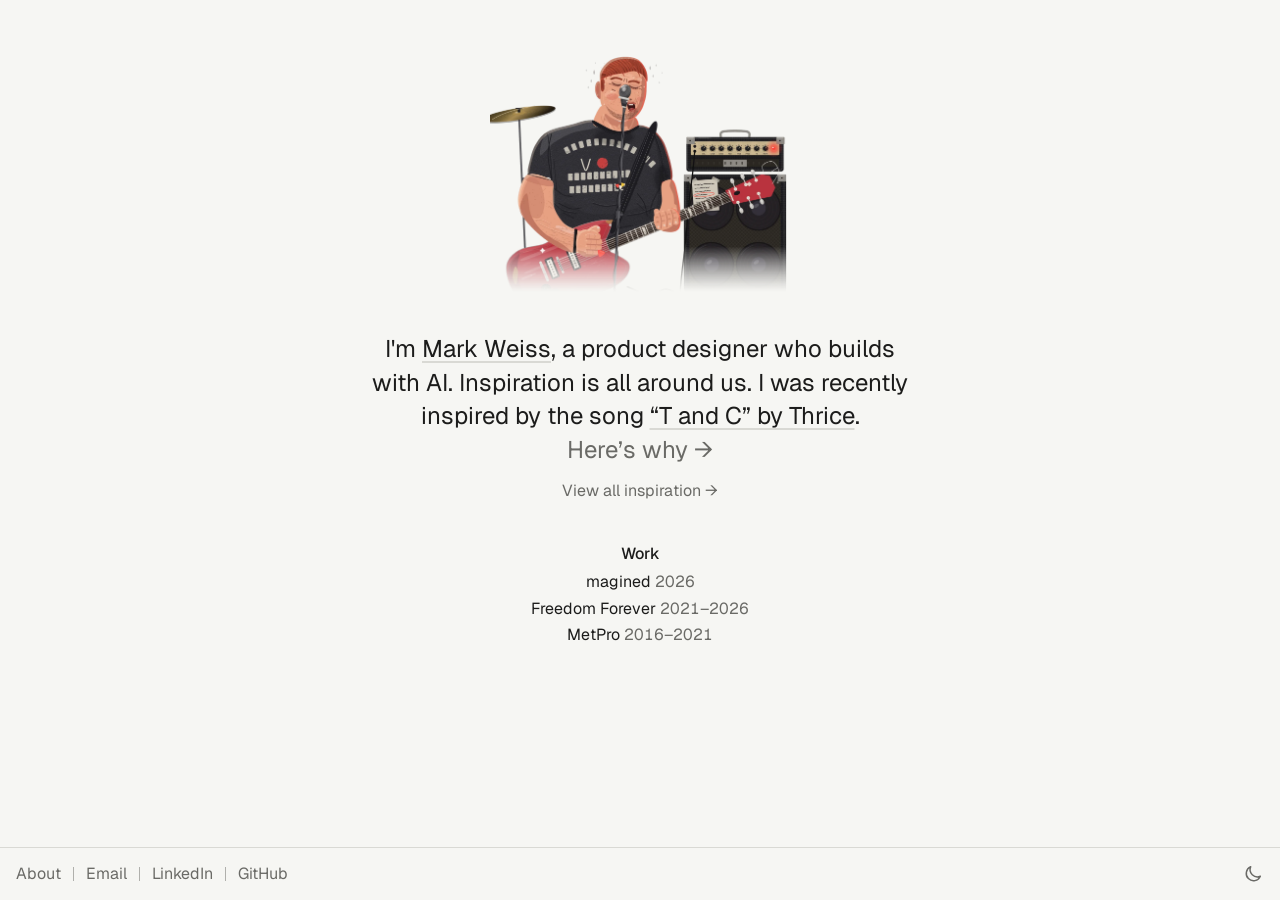
==== index.html @ f488b00e "Timeline becomes Inspiration; page transitions - timeline.html is now inspiration.html (old URL redi" ====
<!doctype html>
<html lang="en">
  <head>
    <meta charset="utf-8" />
    <meta name="viewport" content="width=device-width, initial-scale=1" />
    <title>Mark Weiss</title>
    <meta name="description" content="Mark Weiss, a product designer who builds with AI, in Chico, California. Work, and what's inspiring me lately." />
    <meta property="og:title" content="Mark Weiss" />
    <meta property="og:description" content="Product designer who builds with AI. Work, and what's inspiring me lately." />
    <meta property="og:type" content="website" />
    <meta name="color-scheme" content="dark light" />
    <link rel="icon" href="data:image/svg+xml,%3Csvg xmlns='http://www.w3.org/2000/svg' viewBox='0 0 100 100'%3E%3Crect width='100' height='100' rx='22' fill='%23111214'/%3E%3Ccircle cx='50' cy='50' r='16' fill='%23f0a75a'/%3E%3C/svg%3E" />
    <link rel="preconnect" href="https://fonts.googleapis.com" />
    <link rel="preconnect" href="https://fonts.gstatic.com" crossorigin />
    <link href="https://fonts.googleapis.com/css2?family=Geist:wght@400;500&family=Geist+Mono:wght@400&display=swap" rel="stylesheet" />
    <link rel="stylesheet" href="site.css" />
    <script>
      try { var t = localStorage.getItem("theme"); if (t) document.documentElement.dataset.theme = t; } catch (e) {}
    </script>
  </head>

  <body>
    <div class="wrap">
      <main class="home">
        <div class="latest" id="latest"></div>

        <section class="intro" aria-labelledby="me">
          <h1 class="sr" id="me">Mark Weiss</h1>
          <p id="lately">I'm <a href="about.html">Mark Weiss</a>, a product designer who builds with AI.</p>
          <p class="all"><a href="inspiration.html">View all inspiration →</a></p>
        </section>

        <section class="work" id="work" aria-labelledby="work-h">
          <h2 id="work-h">Work</h2>
          <ul>
            <li><a href="work/magined.html">magined <span>2026</span></a></li>
            <li><a href="work/freedom-forever.html">Freedom Forever <span>2021–2026</span></a></li>
            <li><a href="work/metpro.html">MetPro <span>2016–2021</span></a></li>
          </ul>
        </section>
      </main>
    </div>

    <footer class="foot">
      <div class="foot-in">
        <nav aria-label="About and contact">
          <a href="about.html">About</a>
          <a href="mailto:mark@magined.com">Email</a>
          <a href="https://www.linkedin.com/in/themarkweiss" rel="noopener">LinkedIn</a>
          <a href="https://github.com/theMark" rel="noopener">GitHub</a>
        </nav>
        <button type="button" class="theme" id="theme" aria-label="Switch light and dark mode"></button>
      </div>
    </footer>

    <script src="posts.js"></script>
    <script src="site.js"></script>
  </body>
</html>
---- site.css ----
/* Homepage, Inspiration page and work pages. One quiet column. Dark and light.
   See DESIGN.md ("Quiet column"). */
:root {
  --bg: #111214;
  --ink: #e9e9e6;
  --soft: #c9c9c5;
  --muted: #8f8f8b;
  --rule: #2a2b2e;
  --now: #f0a75a;
  --focus: #9fc3ff;
  --sans: "Geist", ui-sans-serif, system-ui, -apple-system, "Segoe UI", sans-serif;
  --mono: "Geist Mono", ui-monospace, "SFMono-Regular", Menlo, monospace;
  --text: 1.5em;
  --col: 560px;
  color-scheme: dark;
}
@media (prefers-color-scheme: light) {
  :root:not([data-theme="dark"]) {
    --bg: #f6f6f3; --ink: #1c1c1b; --soft: #3d3d3a; --muted: #6a6a66; --rule: #d9d9d4;
    --now: #b25a0c; --focus: #2a62c9; color-scheme: light;
  }
}
:root[data-theme="light"] {
  --bg: #f6f6f3; --ink: #1c1c1b; --soft: #3d3d3a; --muted: #6a6a66; --rule: #d9d9d4;
  --now: #b25a0c; --focus: #2a62c9; color-scheme: light;
}
* { box-sizing: border-box; }
[hidden] { display: none !important; }
html { background: var(--bg); }
body {
  margin: 0;
  background: var(--bg);
  color: var(--ink);
  font: var(--text)/1.4 var(--sans);
  padding: 0 max(16px, env(safe-area-inset-right)) 112px max(16px, env(safe-area-inset-left));
  -webkit-font-smoothing: antialiased;
}
a { color: inherit; text-underline-offset: 4px; text-decoration-color: var(--rule); }
a:hover { text-decoration-color: var(--muted); }
:focus-visible { outline: 2px solid var(--focus); outline-offset: 3px; border-radius: 3px; }
button { font: inherit; color: inherit; background: none; border: 0; cursor: pointer; }
p, h1, h2, h3, blockquote, figure { margin: 0; }
.sr { position: absolute; width: 1px; height: 1px; overflow: hidden; clip-path: inset(50%); white-space: nowrap; }
.muted { color: var(--muted); }

.wrap { max-width: var(--col); margin: 0 auto; }
main { display: flex; flex-direction: column; padding-top: 20px; }

/* top bar: link back to the homepage (not on the homepage itself) */
.bar {
  position: sticky; top: 0; z-index: 5;
  background: var(--bg);
  display: flex; justify-content: space-between; align-items: center; gap: 12px;
  min-height: 64px;
}
.bar > a { text-decoration: none; min-height: 44px; display: inline-flex; align-items: center; }
.theme { margin-left: auto; width: 44px; height: 44px; margin-right: -11px; display: inline-grid; place-items: center; color: var(--muted); }
.theme svg { display: block; }
.theme:hover { color: var(--ink); }
.kinds button {
  min-height: 44px; padding: 0 9px; color: var(--muted);
  text-decoration: underline; text-decoration-color: transparent; text-underline-offset: 4px;
  transition: color .15s, text-decoration-color .15s;
}
.kinds button:hover { color: var(--ink); }
.kinds button[aria-pressed="true"] { color: var(--ink); text-decoration-color: var(--ink); }

/* art: one cut-out drawing (flat vector) on a transparent ground */
.art img { width: 100%; height: auto; display: block; }

/* home */
.home { gap: 40px; padding-top: 56px; }
.latest { width: 300px; max-width: 100%; align-self: center; }
/* homepage text is centered, like pengzhe.ng */
.home { text-align: center; }
.home .intro { align-self: center; }
.latest a { display: block; }
.intro { display: flex; flex-direction: column; gap: 14px; max-width: 62ch; }
.more { color: var(--muted); text-decoration: none; white-space: nowrap; }
.more:hover { color: var(--ink); }
.all { font-size: 1rem; }
.all a { color: var(--muted); text-decoration: none; }
.all a:hover { color: var(--ink); }
/* Work list and footer links sit smaller, at 1rem (16px), Mark's pick 2026-10-26 */
.work, .foot { font-size: 1rem; }
.work h2, .tl-head h1 { font-size: inherit; font-weight: 500; }
.work ul { list-style: none; margin: 6px 0 0; padding: 0; display: flex; flex-direction: column; gap: 4px; }
.work li a { text-decoration-color: transparent; }
.work li a:hover { text-decoration-color: var(--muted); }
.work li span { color: var(--muted); font-variant-numeric: tabular-nums; white-space: nowrap; }
.work li a:hover span { color: var(--ink); }
/* bottom bar on every page, edge to edge: contact links left, light / dark right */
.foot {
  position: fixed; left: 0; right: 0; bottom: 0; z-index: 5;
  background: var(--bg); border-top: 1px solid var(--rule); color: var(--muted);
  padding: 0 max(16px, env(safe-area-inset-right)) env(safe-area-inset-bottom) max(16px, env(safe-area-inset-left));
}
.foot-in { display: flex; align-items: center; justify-content: space-between; min-height: 52px; }
.foot nav { display: flex; align-items: center; }
.foot nav a { text-decoration: none; min-height: 44px; display: inline-flex; align-items: center; gap: 12px; padding-right: 12px; }
.foot nav a + a::before { content: ""; width: 1px; height: 14px; background: var(--muted); opacity: .5; }
.foot nav a:hover { color: var(--ink); }

/* timeline */
.timeline { gap: 30px; }
.tl-head { display: flex; flex-direction: column; gap: 2px; }
.kinds { display: flex; flex-wrap: wrap; gap: 0 4px; margin: -12px 0 -8px; }
.kinds button { padding: 0 8px; text-underline-offset: 4px; }
.kinds button:first-child { padding-left: 0; }
.entries { display: flex; flex-direction: column; gap: 26px; }
.month { font-size: inherit; font-weight: 400; color: var(--muted); border-bottom: 1px solid var(--rule); padding-bottom: 6px; }
.entry { display: flex; gap: 20px; align-items: flex-start; scroll-margin-top: 80px; }
.entry .art { flex: none; width: 128px; }
.entry .text { display: flex; flex-direction: column; gap: 4px; min-width: 0; }
.entry h3 { font-size: inherit; font-weight: 400; }
.now { color: var(--now); margin-left: 6px; white-space: nowrap; }

/* about */
.about { gap: 24px; }
.about h1 { font-size: inherit; font-weight: 500; }
.about p { color: var(--soft); }

/* case studies: same column, left-aligned reading */
.case { gap: 32px; }
.case-head { display: flex; flex-direction: column; gap: 2px; }
.case h1, .case h2 { font-size: inherit; font-weight: 500; }
.case section { display: flex; flex-direction: column; gap: 10px; }
.case section p, .case > p { color: var(--soft); }
.case figure { margin: 0; display: flex; flex-direction: column; gap: 8px; }
.case figure > div { display: grid; gap: 8px; }
.pair > div { grid-template-columns: 1fr 1fr; }
.trio > div { grid-template-columns: repeat(3, 1fr); }
.case figure img { width: 100%; height: auto; aspect-ratio: 2 / 3; object-fit: cover; display: block; border-radius: 4px; }
.case figcaption { font-size: .75em; }
.case-nav { display: flex; justify-content: space-between; gap: 16px; border-top: 1px solid var(--rule); padding-top: 16px; color: var(--muted); }
.case-nav a { text-decoration: none; min-height: 44px; display: inline-flex; align-items: center; }
.case-nav a:hover { color: var(--ink); }

@media (max-width: 480px) {
  :root { --text: 1.25em; }
  .entry { gap: 14px; }
  .entry .art { width: 96px; }
}
@media (prefers-reduced-motion: reduce) {
  .kinds button { transition: none; }
}

/* page transitions (Chrome, Edge, Safari 18.2+; others just load the page).
   The text fades out and in; the newest drawing moves between its spot on the
   homepage and on the Inspiration page; the bars stay put. */
@view-transition { navigation: auto; }
.bar { view-transition-name: bar; }
.foot { view-transition-name: foot; }
::view-transition-old(root) { animation: vt-out 150ms ease-in both; }
::view-transition-new(root) { animation: vt-in 250ms ease-out 120ms both; }
::view-transition-group(art) { animation-duration: 420ms; animation-timing-function: cubic-bezier(.3, .7, .2, 1); }
@keyframes vt-out { to { opacity: 0; } }
@keyframes vt-in { from { opacity: 0; } }
@media (prefers-reduced-motion: reduce) {
  @view-transition { navigation: none; }
}
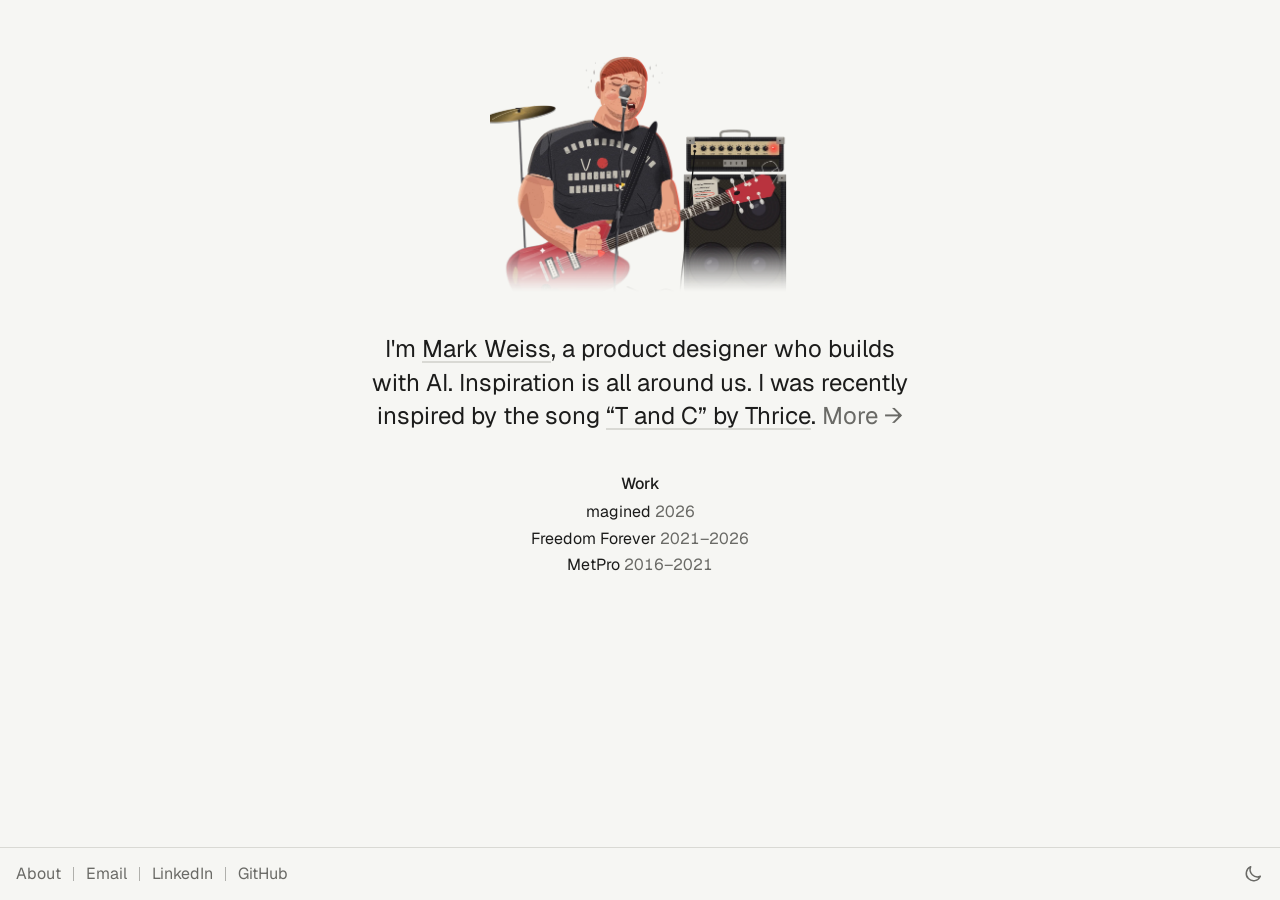
==== commit 5a7b6b02: "Homepage intro ends with one More link Co-Authored-By: Claude Opus 5.5 <noreply@anthropic.com> Claud" ====
--- a/index.html
+++ b/index.html
@@ -27,7 +27,6 @@
         <section class="intro" aria-labelledby="me">
           <h1 class="sr" id="me">Mark Weiss</h1>
           <p id="lately">I'm <a href="about.html">Mark Weiss</a>, a product designer who builds with AI.</p>
-          <p class="all"><a href="inspiration.html">View all inspiration →</a></p>
         </section>
 
         <section class="work" id="work" aria-labelledby="work-h">
--- a/site.css
+++ b/site.css
@@ -78,9 +78,6 @@
 .intro { display: flex; flex-direction: column; gap: 14px; max-width: 62ch; }
 .more { color: var(--muted); text-decoration: none; white-space: nowrap; }
 .more:hover { color: var(--ink); }
-.all { font-size: 1rem; }
-.all a { color: var(--muted); text-decoration: none; }
-.all a:hover { color: var(--ink); }
 /* Work list and footer links sit smaller, at 1rem (16px), Mark's pick 2026-10-26 */
 .work, .foot { font-size: 1rem; }
 .work h2, .tl-head h1 { font-size: inherit; font-weight: 500; }
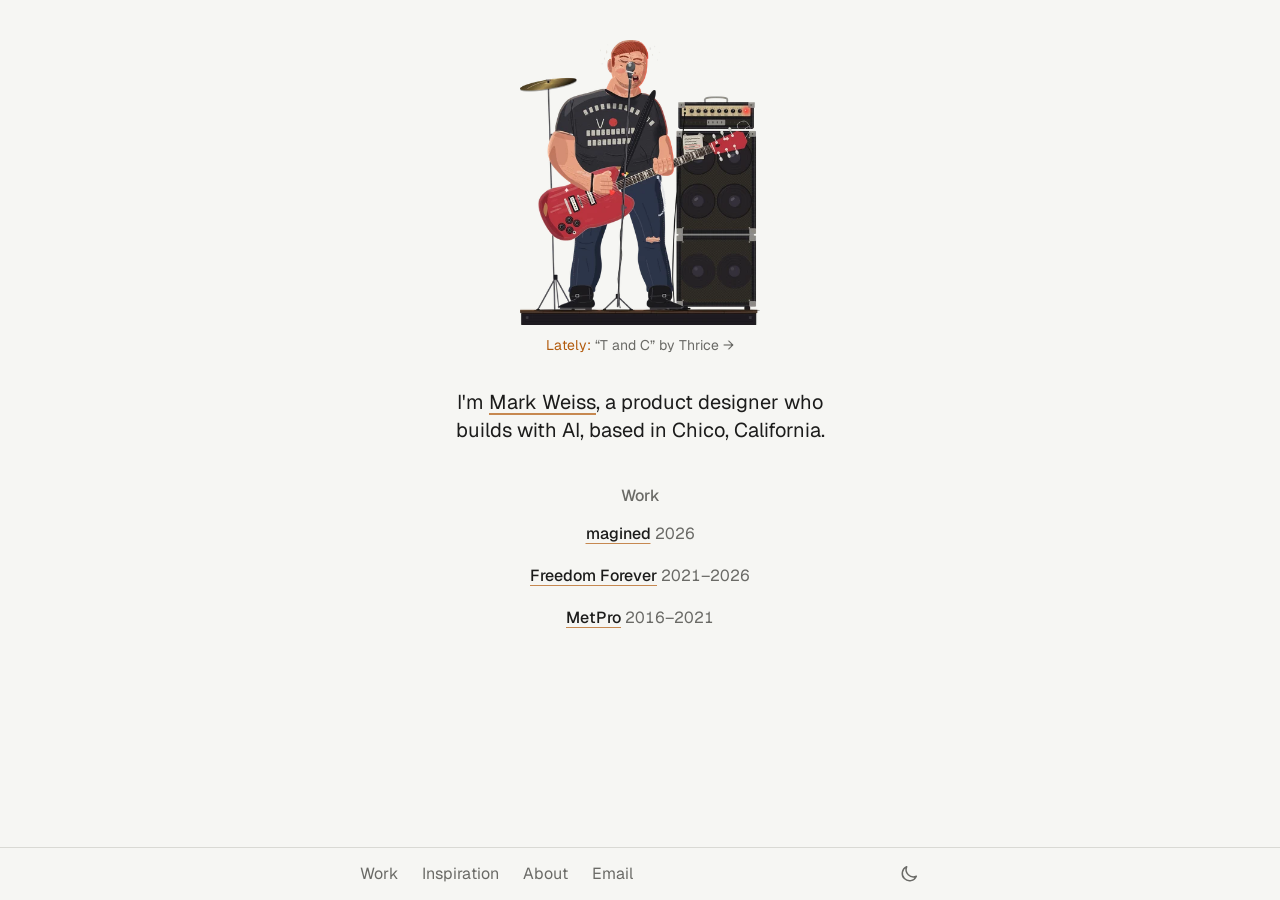
==== commit a6c12018: "Homepage from the design canvas: smaller drawing with a Lately caption, accent from the drawing, in-" ====
--- a/index.html
+++ b/index.html
@@ -22,19 +22,19 @@
   <body>
     <div class="wrap">
       <main class="home">
-        <div class="latest" id="latest"></div>
+        <figure class="latest" id="latest"></figure>
 
         <section class="intro" aria-labelledby="me">
           <h1 class="sr" id="me">Mark Weiss</h1>
-          <p id="lately">I'm <a href="about.html">Mark Weiss</a>, a product designer who builds with AI.</p>
+          <p>I'm <a href="about.html">Mark Weiss</a>, a product designer who builds with AI, based in Chico, California.</p>
         </section>
 
         <section class="work" id="work" aria-labelledby="work-h">
           <h2 id="work-h">Work</h2>
           <ul>
-            <li><a href="work/magined.html">magined <span>2026</span></a></li>
-            <li><a href="work/freedom-forever.html">Freedom Forever <span>2021–2026</span></a></li>
-            <li><a href="work/metpro.html">MetPro <span>2016–2021</span></a></li>
+            <li><a href="work/magined.html">magined</a> <span>2026</span></li>
+            <li><a href="work/freedom-forever.html">Freedom Forever</a> <span>2021–2026</span></li>
+            <li><a href="work/metpro.html">MetPro</a> <span>2016–2021</span></li>
           </ul>
         </section>
       </main>
@@ -42,11 +42,12 @@
 
     <footer class="foot">
       <div class="foot-in">
-        <nav aria-label="About and contact">
+        <nav aria-label="Site and contact">
+          <a href="#work">Work</a>
+          <a href="inspiration.html">Inspiration</a>
           <a href="about.html">About</a>
+          <!-- Résumé goes here once there's a PDF: <a href="resume.pdf">Résumé</a> -->
           <a href="mailto:mark@magined.com">Email</a>
-          <a href="https://www.linkedin.com/in/themarkweiss" rel="noopener">LinkedIn</a>
-          <a href="https://github.com/theMark" rel="noopener">GitHub</a>
         </nav>
         <button type="button" class="theme" id="theme" aria-label="Switch light and dark mode"></button>
       </div>
--- a/site.css
+++ b/site.css
@@ -7,22 +7,24 @@
   --muted: #8f8f8b;
   --rule: #2a2b2e;
   --now: #f0a75a;
+  /* accent: one color from the newest drawing (posts.js `accent`, set by site.js) */
+  --accent: var(--accent-dark, #f0a75a);
   --focus: #9fc3ff;
   --sans: "Geist", ui-sans-serif, system-ui, -apple-system, "Segoe UI", sans-serif;
   --mono: "Geist Mono", ui-monospace, "SFMono-Regular", Menlo, monospace;
-  --text: 1.5em;
+  --text: 1em;
   --col: 560px;
   color-scheme: dark;
 }
 @media (prefers-color-scheme: light) {
   :root:not([data-theme="dark"]) {
     --bg: #f6f6f3; --ink: #1c1c1b; --soft: #3d3d3a; --muted: #6a6a66; --rule: #d9d9d4;
-    --now: #b25a0c; --focus: #2a62c9; color-scheme: light;
+    --now: #b25a0c; --accent: var(--accent-light, #b25a0c); --focus: #2a62c9; color-scheme: light;
   }
 }
 :root[data-theme="light"] {
   --bg: #f6f6f3; --ink: #1c1c1b; --soft: #3d3d3a; --muted: #6a6a66; --rule: #d9d9d4;
-  --now: #b25a0c; --focus: #2a62c9; color-scheme: light;
+  --now: #b25a0c; --accent: var(--accent-light, #b25a0c); --focus: #2a62c9; color-scheme: light;
 }
 * { box-sizing: border-box; }
 [hidden] { display: none !important; }
@@ -31,12 +33,13 @@
   margin: 0;
   background: var(--bg);
   color: var(--ink);
-  font: var(--text)/1.4 var(--sans);
+  font: var(--text)/1.5 var(--sans);
   padding: 0 max(16px, env(safe-area-inset-right)) 112px max(16px, env(safe-area-inset-left));
   -webkit-font-smoothing: antialiased;
 }
-a { color: inherit; text-underline-offset: 4px; text-decoration-color: var(--rule); }
-a:hover { text-decoration-color: var(--muted); }
+/* links are underlined at rest in the accent, so they read as links */
+a { color: inherit; text-underline-offset: 4px; text-decoration-color: color-mix(in srgb, var(--accent) 70%, transparent); }
+a:hover { text-decoration-color: var(--accent); }
 :focus-visible { outline: 2px solid var(--focus); outline-offset: 3px; border-radius: 3px; }
 button { font: inherit; color: inherit; background: none; border: 0; cursor: pointer; }
 p, h1, h2, h3, blockquote, figure { margin: 0; }
@@ -68,34 +71,31 @@
 /* art: one cut-out drawing (flat vector) on a transparent ground */
 .art img { width: 100%; height: auto; display: block; }
 
-/* home */
-.home { gap: 40px; padding-top: 56px; }
-.latest { width: 300px; max-width: 100%; align-self: center; }
-/* homepage text is centered, like pengzhe.ng */
-.home { text-align: center; }
-.home .intro { align-self: center; }
-.latest a { display: block; }
-.intro { display: flex; flex-direction: column; gap: 14px; max-width: 62ch; }
-.more { color: var(--muted); text-decoration: none; white-space: nowrap; }
-.more:hover { color: var(--ink); }
-/* Work list and footer links sit smaller, at 1rem (16px), Mark's pick 2026-10-26 */
-.work, .foot { font-size: 1rem; }
+/* home: everything centered, like pengzhe.ng */
+.home { gap: 40px; padding-top: 40px; text-align: center; }
+.latest { margin: 0; display: flex; flex-direction: column; align-items: center; gap: 10px; }
+.latest .art-link { display: block; width: 240px; max-width: 100%; }
+.latest figcaption { font-size: .875em; }
+.latest figcaption a { color: var(--muted); text-decoration: none; }
+.latest figcaption a:hover { color: var(--ink); }
+.lately { color: var(--accent); }
+.intro { align-self: center; margin-top: -8px; }
+.intro p { font-size: 1.25em; line-height: 1.4; max-width: 30ch; }
+.work { display: flex; flex-direction: column; gap: 14px; }
 .work h2, .tl-head h1 { font-size: inherit; font-weight: 500; }
-.work ul { list-style: none; margin: 6px 0 0; padding: 0; display: flex; flex-direction: column; gap: 4px; }
-.work li a { text-decoration-color: transparent; }
-.work li a:hover { text-decoration-color: var(--muted); }
+.home .work h2 { color: var(--muted); }
+.work ul { list-style: none; margin: 0; padding: 0; display: flex; flex-direction: column; gap: 18px; }
+.work li a { font-weight: 500; }
 .work li span { color: var(--muted); font-variant-numeric: tabular-nums; white-space: nowrap; }
-.work li a:hover span { color: var(--ink); }
-/* bottom bar on every page, edge to edge: contact links left, light / dark right */
+/* bottom bar on every page: the rule runs edge to edge, the links sit in the column */
 .foot {
   position: fixed; left: 0; right: 0; bottom: 0; z-index: 5;
   background: var(--bg); border-top: 1px solid var(--rule); color: var(--muted);
   padding: 0 max(16px, env(safe-area-inset-right)) env(safe-area-inset-bottom) max(16px, env(safe-area-inset-left));
 }
-.foot-in { display: flex; align-items: center; justify-content: space-between; min-height: 52px; }
-.foot nav { display: flex; align-items: center; }
-.foot nav a { text-decoration: none; min-height: 44px; display: inline-flex; align-items: center; gap: 12px; padding-right: 12px; }
-.foot nav a + a::before { content: ""; width: 1px; height: 14px; background: var(--muted); opacity: .5; }
+.foot-in { max-width: var(--col); margin: 0 auto; display: flex; align-items: center; justify-content: space-between; min-height: 52px; }
+.foot nav { display: flex; align-items: center; gap: 24px; }
+.foot nav a { text-decoration: none; min-height: 44px; display: inline-flex; align-items: center; }
 .foot nav a:hover { color: var(--ink); }
 
 /* timeline */
@@ -134,7 +134,7 @@
 .case-nav a:hover { color: var(--ink); }
 
 @media (max-width: 480px) {
-  :root { --text: 1.25em; }
+  .foot nav { gap: 16px; }
   .entry { gap: 14px; }
   .entry .art { width: 96px; }
 }
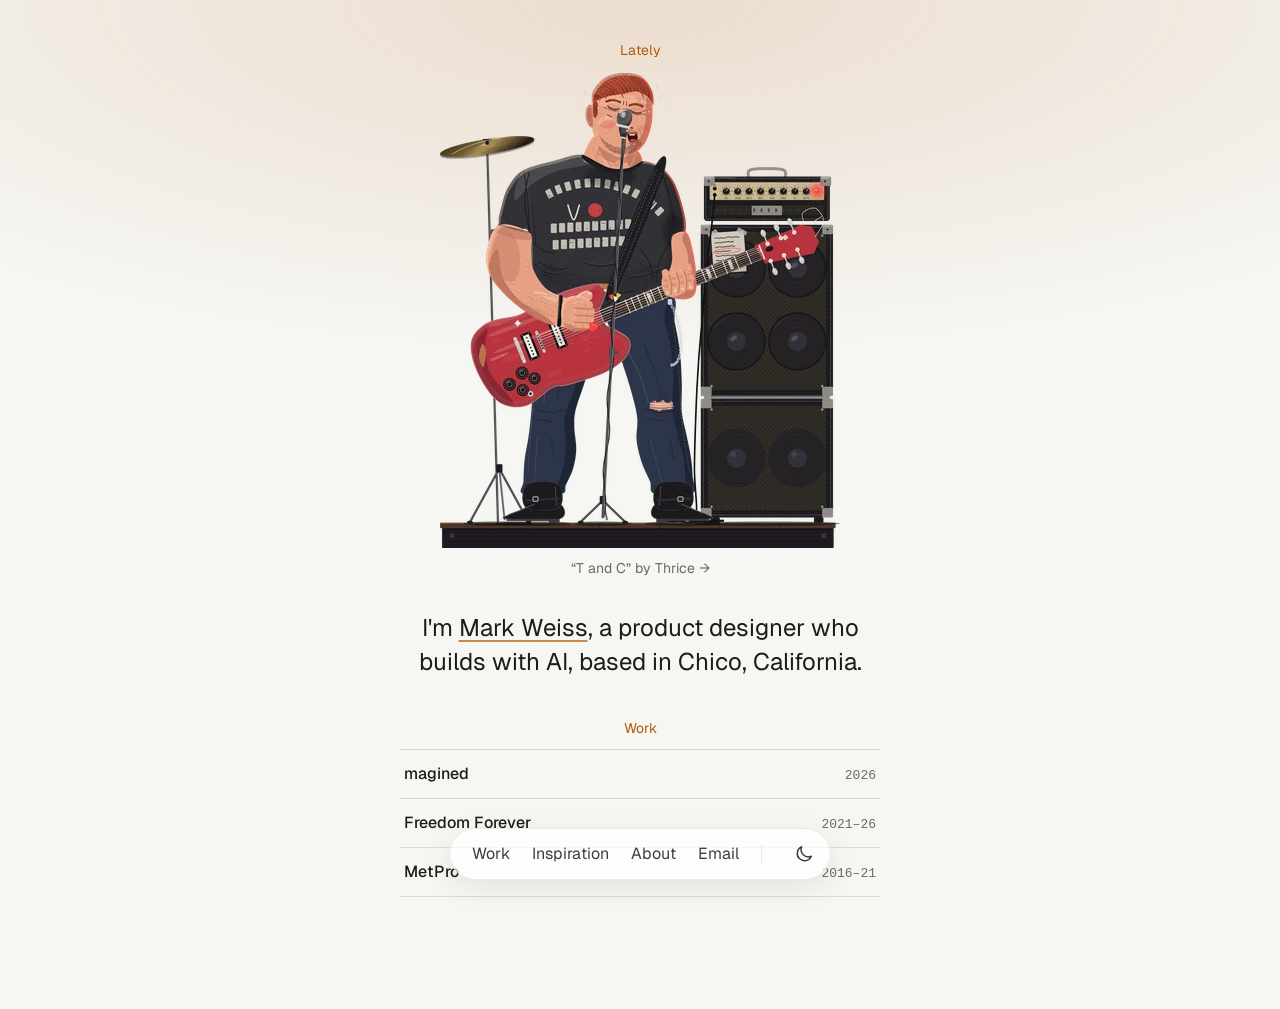
==== commit d1e8cced: "Warm accent wash, floating bottom bar, Work as ruled rows - A soft wash of the newest drawing's acce" ====
--- a/index.html
+++ b/index.html
@@ -22,7 +22,10 @@
   <body>
     <div class="wrap">
       <main class="home">
-        <figure class="latest" id="latest"></figure>
+        <section class="lately-sec" aria-labelledby="lately-h">
+          <h2 id="lately-h">Lately</h2>
+          <figure class="latest" id="latest"></figure>
+        </section>
 
         <section class="intro" aria-labelledby="me">
           <h1 class="sr" id="me">Mark Weiss</h1>
@@ -32,9 +35,9 @@
         <section class="work" id="work" aria-labelledby="work-h">
           <h2 id="work-h">Work</h2>
           <ul>
-            <li><a href="work/magined.html">magined</a> <span>2026</span></li>
-            <li><a href="work/freedom-forever.html">Freedom Forever</a> <span>2021–2026</span></li>
-            <li><a href="work/metpro.html">MetPro</a> <span>2016–2021</span></li>
+            <li><a href="work/magined.html"><span class="name">magined</span> <span class="years">2026</span></a></li>
+            <li><a href="work/freedom-forever.html"><span class="name">Freedom Forever</span> <span class="years">2021–26</span></a></li>
+            <li><a href="work/metpro.html"><span class="name">MetPro</span> <span class="years">2016–21</span></a></li>
           </ul>
         </section>
       </main>
--- a/site.css
+++ b/site.css
@@ -10,6 +10,13 @@
   /* accent: one color from the newest drawing (posts.js `accent`, set by site.js) */
   --accent: var(--accent-dark, #f0a75a);
   --focus: #9fc3ff;
+  /* how strong the accent wash is at the top of the window */
+  --wash: 11%;
+  --wash-img: radial-gradient(120% 60vh at 50% 0, color-mix(in srgb, var(--accent) var(--wash), transparent), transparent 65%);
+  /* the floating bottom bar */
+  --dock-bg: rgba(32, 33, 37, .72);
+  --dock-line: rgba(255, 255, 255, .09);
+  --dock-shadow: 0 10px 30px rgba(0, 0, 0, .35);
   --sans: "Geist", ui-sans-serif, system-ui, -apple-system, "Segoe UI", sans-serif;
   --mono: "Geist Mono", ui-monospace, "SFMono-Regular", Menlo, monospace;
   --text: 1em;
@@ -20,11 +27,13 @@
   :root:not([data-theme="dark"]) {
     --bg: #f6f6f3; --ink: #1c1c1b; --soft: #3d3d3a; --muted: #6a6a66; --rule: #d9d9d4;
     --now: #b25a0c; --accent: var(--accent-light, #b25a0c); --focus: #2a62c9; color-scheme: light;
+    --wash: 16%; --dock-bg: rgba(255, 255, 255, .72); --dock-line: rgba(0, 0, 0, .08); --dock-shadow: 0 8px 30px rgba(0, 0, 0, .08);
   }
 }
 :root[data-theme="light"] {
   --bg: #f6f6f3; --ink: #1c1c1b; --soft: #3d3d3a; --muted: #6a6a66; --rule: #d9d9d4;
   --now: #b25a0c; --accent: var(--accent-light, #b25a0c); --focus: #2a62c9; color-scheme: light;
+  --wash: 16%; --dock-bg: rgba(255, 255, 255, .72); --dock-line: rgba(0, 0, 0, .08); --dock-shadow: 0 8px 30px rgba(0, 0, 0, .08);
 }
 * { box-sizing: border-box; }
 [hidden] { display: none !important; }
@@ -36,6 +45,12 @@
   font: var(--text)/1.5 var(--sans);
   padding: 0 max(16px, env(safe-area-inset-right)) 112px max(16px, env(safe-area-inset-left));
   -webkit-font-smoothing: antialiased;
+  isolation: isolate;
+}
+/* a soft wash of the accent from the top of the window, so the page isn't flat black */
+body::before {
+  content: ""; position: fixed; inset: 0 0 auto 0; height: 100vh; z-index: -1; pointer-events: none;
+  background: var(--wash-img);
 }
 /* links are underlined at rest in the accent, so they read as links */
 a { color: inherit; text-underline-offset: 4px; text-decoration-color: color-mix(in srgb, var(--accent) 70%, transparent); }
@@ -52,7 +67,8 @@
 /* top bar: link back to the homepage (not on the homepage itself) */
 .bar {
   position: sticky; top: 0; z-index: 5;
-  background: var(--bg);
+  /* the same wash, pinned to the window, so the bar blends into it */
+  background: var(--wash-img) fixed, var(--bg);
   display: flex; justify-content: space-between; align-items: center; gap: 12px;
   min-height: 64px;
 }
@@ -60,13 +76,6 @@
 .theme { margin-left: auto; width: 44px; height: 44px; margin-right: -11px; display: inline-grid; place-items: center; color: var(--muted); }
 .theme svg { display: block; }
 .theme:hover { color: var(--ink); }
-.kinds button {
-  min-height: 44px; padding: 0 9px; color: var(--muted);
-  text-decoration: underline; text-decoration-color: transparent; text-underline-offset: 4px;
-  transition: color .15s, text-decoration-color .15s;
-}
-.kinds button:hover { color: var(--ink); }
-.kinds button[aria-pressed="true"] { color: var(--ink); text-decoration-color: var(--ink); }
 
 /* art: one cut-out drawing (flat vector) on a transparent ground */
 .art img { width: 100%; height: auto; display: block; }
@@ -74,43 +83,63 @@
 /* home: everything centered, like pengzhe.ng */
 .home { gap: 40px; padding-top: 40px; text-align: center; }
 .latest { margin: 0; display: flex; flex-direction: column; align-items: center; gap: 10px; }
-.latest .art-link { display: block; width: 240px; max-width: 100%; }
+.latest .art-link { display: block; width: 400px; max-width: 100%; }
 .latest figcaption { font-size: .875em; }
 .latest figcaption a { color: var(--muted); text-decoration: none; }
 .latest figcaption a:hover { color: var(--ink); }
-.lately { color: var(--accent); }
+/* "Lately" and "Work" share one small header in the accent */
+.home h2 { font-size: .875rem; font-weight: 400; color: var(--accent); }
+.lately-sec { display: flex; flex-direction: column; align-items: center; gap: 12px; }
 .intro { align-self: center; margin-top: -8px; }
-.intro p { font-size: 1.25em; line-height: 1.4; max-width: 30ch; }
-.work { display: flex; flex-direction: column; gap: 14px; }
-.work h2, .tl-head h1 { font-size: inherit; font-weight: 500; }
-.home .work h2 { color: var(--muted); }
-.work ul { list-style: none; margin: 0; padding: 0; display: flex; flex-direction: column; gap: 18px; }
-.work li a { font-weight: 500; }
-.work li span { color: var(--muted); font-variant-numeric: tabular-nums; white-space: nowrap; }
-/* bottom bar on every page: the rule runs edge to edge, the links sit in the column */
+.intro p { font-size: 1.5rem; line-height: 1.4; max-width: 30ch; }
+.tl-head h1 { font-size: inherit; font-weight: 500; }
+/* Work: ruled rows, name on the left, years on the right */
+.work { display: flex; flex-direction: column; gap: 10px; align-self: center; width: 480px; max-width: 100%; }
+.work ul { list-style: none; margin: 0; padding: 0; text-align: left; }
+.work li a {
+  display: flex; justify-content: space-between; align-items: baseline; gap: 16px;
+  padding: 12px 4px; border-top: 1px solid var(--rule); text-decoration: none;
+}
+.work li:last-child a { border-bottom: 1px solid var(--rule); }
+.work .name { font-weight: 500; text-underline-offset: 4px; }
+.work li a:hover .name { text-decoration: underline; text-decoration-color: var(--accent); }
+.work .years { font: .8125rem/1.5 var(--mono); color: var(--muted); white-space: nowrap; }
+/* bottom bar on every page: a floating, rounded bar centered over the page */
 .foot {
-  position: fixed; left: 0; right: 0; bottom: 0; z-index: 5;
-  background: var(--bg); border-top: 1px solid var(--rule); color: var(--muted);
-  padding: 0 max(16px, env(safe-area-inset-right)) env(safe-area-inset-bottom) max(16px, env(safe-area-inset-left));
+  position: fixed; left: 50%; bottom: calc(20px + env(safe-area-inset-bottom)); z-index: 5;
+  transform: translateX(-50%); max-width: calc(100% - 24px);
 }
-.foot-in { max-width: var(--col); margin: 0 auto; display: flex; align-items: center; justify-content: space-between; min-height: 52px; }
-.foot nav { display: flex; align-items: center; gap: 24px; }
-.foot nav a { text-decoration: none; min-height: 44px; display: inline-flex; align-items: center; }
+.foot-in {
+  display: flex; align-items: center; gap: 22px; height: 52px; padding: 0 6px 0 22px; border-radius: 999px;
+  background: var(--dock-bg); border: 1px solid var(--dock-line); box-shadow: var(--dock-shadow);
+  -webkit-backdrop-filter: blur(16px); backdrop-filter: blur(16px); color: var(--soft);
+}
+.foot nav { display: flex; align-items: center; gap: 22px; }
+.foot nav::after { content: ""; width: 1px; height: 20px; background: var(--dock-line); }
+.foot nav a { text-decoration: none; min-height: 44px; display: inline-flex; align-items: center; white-space: nowrap; }
 .foot nav a:hover { color: var(--ink); }
+.foot .theme { margin: 0; width: 40px; height: 40px; border-radius: 50%; color: var(--soft); }
+.foot .theme:hover { color: var(--ink); }
 
-/* timeline */
-.timeline { gap: 30px; }
-.tl-head { display: flex; flex-direction: column; gap: 2px; }
-.kinds { display: flex; flex-wrap: wrap; gap: 0 4px; margin: -12px 0 -8px; }
-.kinds button { padding: 0 8px; text-underline-offset: 4px; }
-.kinds button:first-child { padding-left: 0; }
-.entries { display: flex; flex-direction: column; gap: 26px; }
+/* Inspiration page: a wider column, every entry expanded the same way */
+.wide { --col: 760px; }
+.timeline { gap: 40px; }
+.tl-head { display: flex; flex-direction: column; gap: 8px; }
+.tl-head p { font-size: 1.25em; line-height: 1.4; }
+.entries { display: flex; flex-direction: column; gap: 32px; }
 .month { font-size: inherit; font-weight: 400; color: var(--muted); border-bottom: 1px solid var(--rule); padding-bottom: 6px; }
-.entry { display: flex; gap: 20px; align-items: flex-start; scroll-margin-top: 80px; }
-.entry .art { flex: none; width: 128px; }
-.entry .text { display: flex; flex-direction: column; gap: 4px; min-width: 0; }
-.entry h3 { font-size: inherit; font-weight: 400; }
+.entry { display: flex; gap: 40px; align-items: flex-start; scroll-margin-top: 80px; }
+.entry .art { flex: none; width: 240px; height: 200px; display: flex; align-items: flex-end; justify-content: center; }
+.entry .art img { width: auto; max-width: 100%; max-height: 100%; }
+.entry .text { display: flex; flex-direction: column; gap: 6px; min-width: 0; }
+.entry h3 { font-size: inherit; font-weight: 500; }
+.entry .line { font-size: 1.25em; line-height: 1.4; margin-top: 4px; }
+.entry .why { color: var(--soft); }
 .now { color: var(--now); margin-left: 6px; white-space: nowrap; }
+/* phones: the drawing stacks above the text */
+@media (max-width: 640px) {
+  .entry { flex-direction: column; gap: 16px; }
+}
 
 /* about */
 .about { gap: 24px; }
@@ -134,12 +163,12 @@
 .case-nav a:hover { color: var(--ink); }
 
 @media (max-width: 480px) {
-  .foot nav { gap: 16px; }
-  .entry { gap: 14px; }
-  .entry .art { width: 96px; }
+  .intro p { font-size: 1.25rem; }
+  .foot-in { gap: 14px; padding: 0 4px 0 16px; }
+  .foot nav { gap: 14px; }
 }
-@media (prefers-reduced-motion: reduce) {
-  .kinds button { transition: none; }
+@media (max-width: 360px) {
+  .foot nav a { font-size: .9375rem; }
 }
 
 /* page transitions (Chrome, Edge, Safari 18.2+; others just load the page).
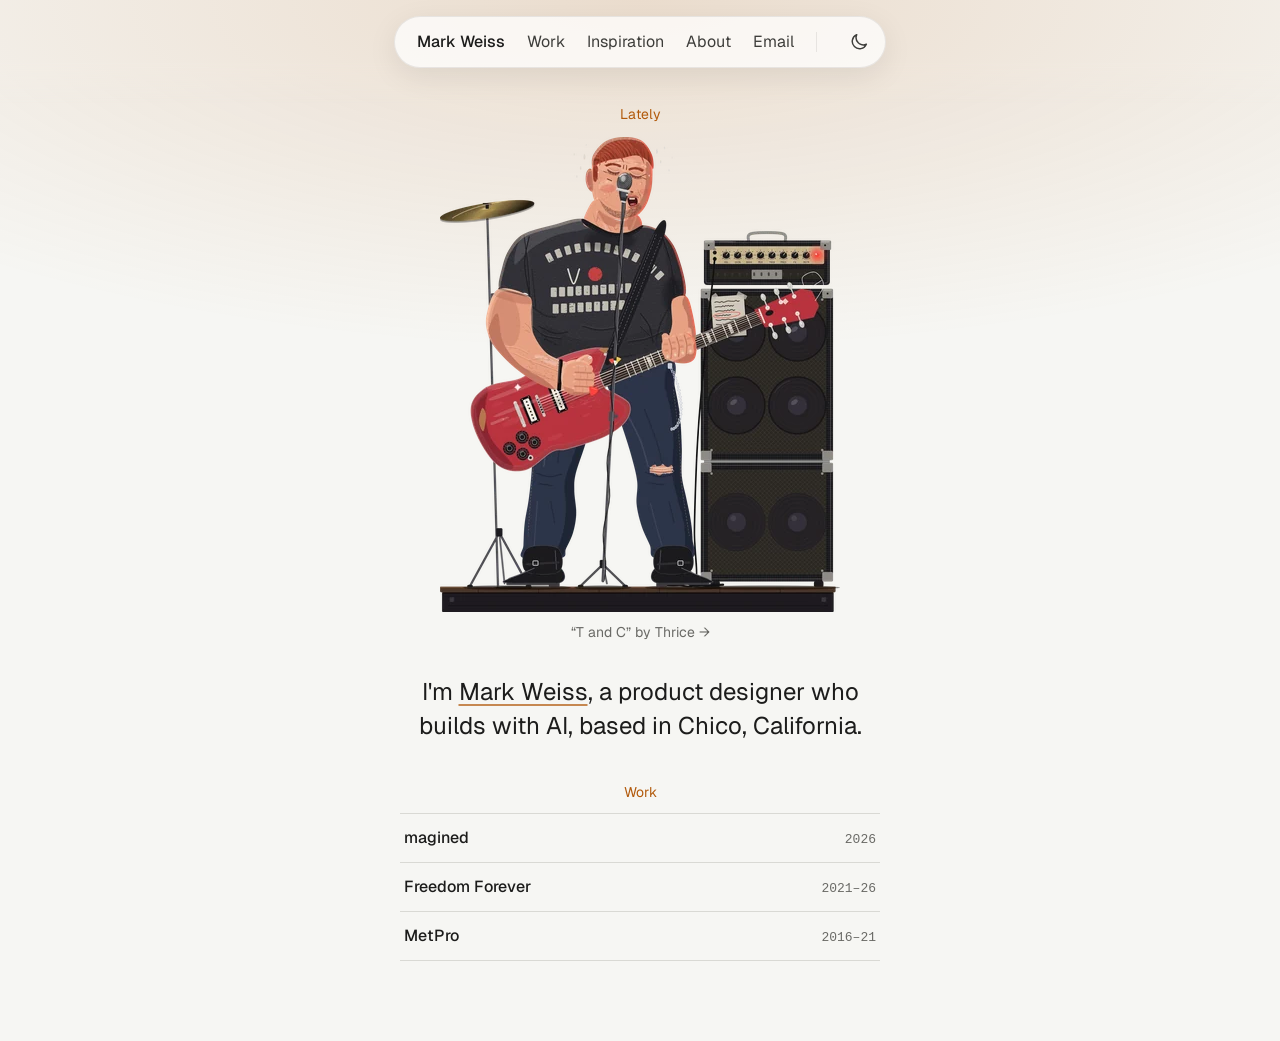
==== commit b68f9eb3: "Move the floating bar to the top as the site navigation The rounded bar now sits at the top of every" ====
--- a/index.html
+++ b/index.html
@@ -20,6 +20,20 @@
   </head>
 
   <body>
+    <header class="dock">
+      <div class="dock-in">
+        <a class="dock-home" href="./" aria-current="page"><span class="dock-name">Mark Weiss</span></a>
+        <nav aria-label="Site and contact">
+          <a href="#work">Work</a>
+          <a href="inspiration.html">Inspiration</a>
+          <a href="about.html">About</a>
+          <!-- Résumé goes here once there's a PDF: <a href="resume.pdf">Résumé</a> -->
+          <a href="mailto:mark@magined.com">Email</a>
+        </nav>
+        <button type="button" class="theme" id="theme" aria-label="Switch light and dark mode"></button>
+      </div>
+    </header>
+
     <div class="wrap">
       <main class="home">
         <section class="lately-sec" aria-labelledby="lately-h">
@@ -43,19 +57,6 @@
       </main>
     </div>
 
-    <footer class="foot">
-      <div class="foot-in">
-        <nav aria-label="Site and contact">
-          <a href="#work">Work</a>
-          <a href="inspiration.html">Inspiration</a>
-          <a href="about.html">About</a>
-          <!-- Résumé goes here once there's a PDF: <a href="resume.pdf">Résumé</a> -->
-          <a href="mailto:mark@magined.com">Email</a>
-        </nav>
-        <button type="button" class="theme" id="theme" aria-label="Switch light and dark mode"></button>
-      </div>
-    </footer>
-
     <script src="posts.js"></script>
     <script src="site.js"></script>
   </body>
--- a/site.css
+++ b/site.css
@@ -13,7 +13,7 @@
   /* how strong the accent wash is at the top of the window */
   --wash: 11%;
   --wash-img: radial-gradient(120% 60vh at 50% 0, color-mix(in srgb, var(--accent) var(--wash), transparent), transparent 65%);
-  /* the floating bottom bar */
+  /* the floating top bar */
   --dock-bg: rgba(32, 33, 37, .72);
   --dock-line: rgba(255, 255, 255, .09);
   --dock-shadow: 0 10px 30px rgba(0, 0, 0, .35);
@@ -37,13 +37,14 @@
 }
 * { box-sizing: border-box; }
 [hidden] { display: none !important; }
-html { background: var(--bg); }
+html { background: var(--bg); scroll-padding-top: 96px; }
 body {
   margin: 0;
   background: var(--bg);
   color: var(--ink);
   font: var(--text)/1.5 var(--sans);
-  padding: 0 max(16px, env(safe-area-inset-right)) 112px max(16px, env(safe-area-inset-left));
+  /* room at the top for the floating bar */
+  padding: calc(84px + env(safe-area-inset-top)) max(16px, env(safe-area-inset-right)) 80px max(16px, env(safe-area-inset-left));
   -webkit-font-smoothing: antialiased;
   isolation: isolate;
 }
@@ -64,16 +65,7 @@
 .wrap { max-width: var(--col); margin: 0 auto; }
 main { display: flex; flex-direction: column; padding-top: 20px; }
 
-/* top bar: link back to the homepage (not on the homepage itself) */
-.bar {
-  position: sticky; top: 0; z-index: 5;
-  /* the same wash, pinned to the window, so the bar blends into it */
-  background: var(--wash-img) fixed, var(--bg);
-  display: flex; justify-content: space-between; align-items: center; gap: 12px;
-  min-height: 64px;
-}
-.bar > a { text-decoration: none; min-height: 44px; display: inline-flex; align-items: center; }
-.theme { margin-left: auto; width: 44px; height: 44px; margin-right: -11px; display: inline-grid; place-items: center; color: var(--muted); }
+.theme { width: 44px; height: 44px; display: inline-grid; place-items: center; color: var(--muted); }
 .theme svg { display: block; }
 .theme:hover { color: var(--ink); }
 
@@ -81,8 +73,8 @@
 .art img { width: 100%; height: auto; display: block; }
 
 /* home: everything centered, like pengzhe.ng */
-.home { gap: 40px; padding-top: 40px; text-align: center; }
-.latest { margin: 0; display: flex; flex-direction: column; align-items: center; gap: 10px; }
+.home { gap: 40px; text-align: center; }
+.latest { margin: 0; max-width: 100%; display: flex; flex-direction: column; align-items: center; gap: 10px; }
 .latest .art-link { display: block; width: 400px; max-width: 100%; }
 .latest figcaption { font-size: .875em; }
 .latest figcaption a { color: var(--muted); text-decoration: none; }
@@ -104,22 +96,32 @@
 .work .name { font-weight: 500; text-underline-offset: 4px; }
 .work li a:hover .name { text-decoration: underline; text-decoration-color: var(--accent); }
 .work .years { font: .8125rem/1.5 var(--mono); color: var(--muted); white-space: nowrap; }
-/* bottom bar on every page: a floating, rounded bar centered over the page */
-.foot {
-  position: fixed; left: 50%; bottom: calc(20px + env(safe-area-inset-bottom)); z-index: 5;
+/* top bar on every page: the site navigation, a floating rounded bar centered at the
+   top of the window, sitting in the accent wash */
+.dock {
+  position: fixed; left: 50%; top: calc(16px + env(safe-area-inset-top)); z-index: 5;
   transform: translateX(-50%); max-width: calc(100% - 24px);
 }
-.foot-in {
+/* behind the bar, the wash fades the page out as it scrolls under it */
+body::after {
+  content: ""; position: fixed; inset: 0 0 auto 0; height: calc(104px + env(safe-area-inset-top)); z-index: 4; pointer-events: none;
+  background: var(--wash-img) fixed, var(--bg);
+  -webkit-mask-image: linear-gradient(#000 60%, transparent); mask-image: linear-gradient(#000 60%, transparent);
+}
+.dock-in {
   display: flex; align-items: center; gap: 22px; height: 52px; padding: 0 6px 0 22px; border-radius: 999px;
   background: var(--dock-bg); border: 1px solid var(--dock-line); box-shadow: var(--dock-shadow);
   -webkit-backdrop-filter: blur(16px); backdrop-filter: blur(16px); color: var(--soft);
 }
-.foot nav { display: flex; align-items: center; gap: 22px; }
-.foot nav::after { content: ""; width: 1px; height: 20px; background: var(--dock-line); }
-.foot nav a { text-decoration: none; min-height: 44px; display: inline-flex; align-items: center; white-space: nowrap; }
-.foot nav a:hover { color: var(--ink); }
-.foot .theme { margin: 0; width: 40px; height: 40px; border-radius: 50%; color: var(--soft); }
-.foot .theme:hover { color: var(--ink); }
+.dock a { text-decoration: none; min-height: 44px; display: inline-flex; align-items: center; white-space: nowrap; }
+.dock a:hover { color: var(--ink); }
+.dock-home { color: var(--ink); font-weight: 500; }
+/* on phones the name shrinks to a dot in the accent (like the favicon) */
+.dock-home::before { content: ""; display: none; width: 10px; height: 10px; border-radius: 50%; background: var(--accent); }
+.dock nav { display: flex; align-items: center; gap: 22px; }
+.dock nav::after { content: ""; width: 1px; height: 20px; background: var(--dock-line); }
+.dock .theme { margin: 0; width: 40px; height: 40px; border-radius: 50%; color: var(--soft); }
+.dock .theme:hover { color: var(--ink); }
 
 /* Inspiration page: a wider column, every entry expanded the same way */
 .wide { --col: 760px; }
@@ -128,7 +130,7 @@
 .tl-head p { font-size: 1.25em; line-height: 1.4; }
 .entries { display: flex; flex-direction: column; gap: 32px; }
 .month { font-size: inherit; font-weight: 400; color: var(--muted); border-bottom: 1px solid var(--rule); padding-bottom: 6px; }
-.entry { display: flex; gap: 40px; align-items: flex-start; scroll-margin-top: 80px; }
+.entry { display: flex; gap: 40px; align-items: flex-start; }
 .entry .art { flex: none; width: 240px; height: 200px; display: flex; align-items: flex-end; justify-content: center; }
 .entry .art img { width: auto; max-width: 100%; max-height: 100%; }
 .entry .text { display: flex; flex-direction: column; gap: 6px; min-width: 0; }
@@ -164,19 +166,30 @@
 
 @media (max-width: 480px) {
   .intro p { font-size: 1.25rem; }
-  .foot-in { gap: 14px; padding: 0 4px 0 16px; }
-  .foot nav { gap: 14px; }
+  /* behind the bar, the wash fades the page out as it scrolls under it */
+body::after {
+  content: ""; position: fixed; inset: 0 0 auto 0; height: calc(104px + env(safe-area-inset-top)); z-index: 4; pointer-events: none;
+  background: var(--wash-img) fixed, var(--bg);
+  -webkit-mask-image: linear-gradient(#000 60%, transparent); mask-image: linear-gradient(#000 60%, transparent);
+}
+.dock-in { gap: 12px; padding: 0 4px 0 12px; }
+  .dock nav { gap: 12px; }
+  .dock a { font-size: .9375rem; }
+  .dock-home { min-width: 28px; justify-content: center; }
+  .dock-home::before { display: block; }
+  .dock-name { position: absolute; width: 1px; height: 1px; overflow: hidden; clip-path: inset(50%); white-space: nowrap; }
 }
 @media (max-width: 360px) {
-  .foot nav a { font-size: .9375rem; }
+  .dock-in, .dock nav { gap: 9px; }
+  .dock a { font-size: .875rem; }
+  .dock nav::after { display: none; }
 }
 
 /* page transitions (Chrome, Edge, Safari 18.2+; others just load the page).
    The text fades out and in; the newest drawing moves between its spot on the
-   homepage and on the Inspiration page; the bars stay put. */
+   homepage and on the Inspiration page; the top bar stays put. */
 @view-transition { navigation: auto; }
-.bar { view-transition-name: bar; }
-.foot { view-transition-name: foot; }
+.dock { view-transition-name: dock; }
 ::view-transition-old(root) { animation: vt-out 150ms ease-in both; }
 ::view-transition-new(root) { animation: vt-in 250ms ease-out 120ms both; }
 ::view-transition-group(art) { animation-duration: 420ms; animation-timing-function: cubic-bezier(.3, .7, .2, 1); }
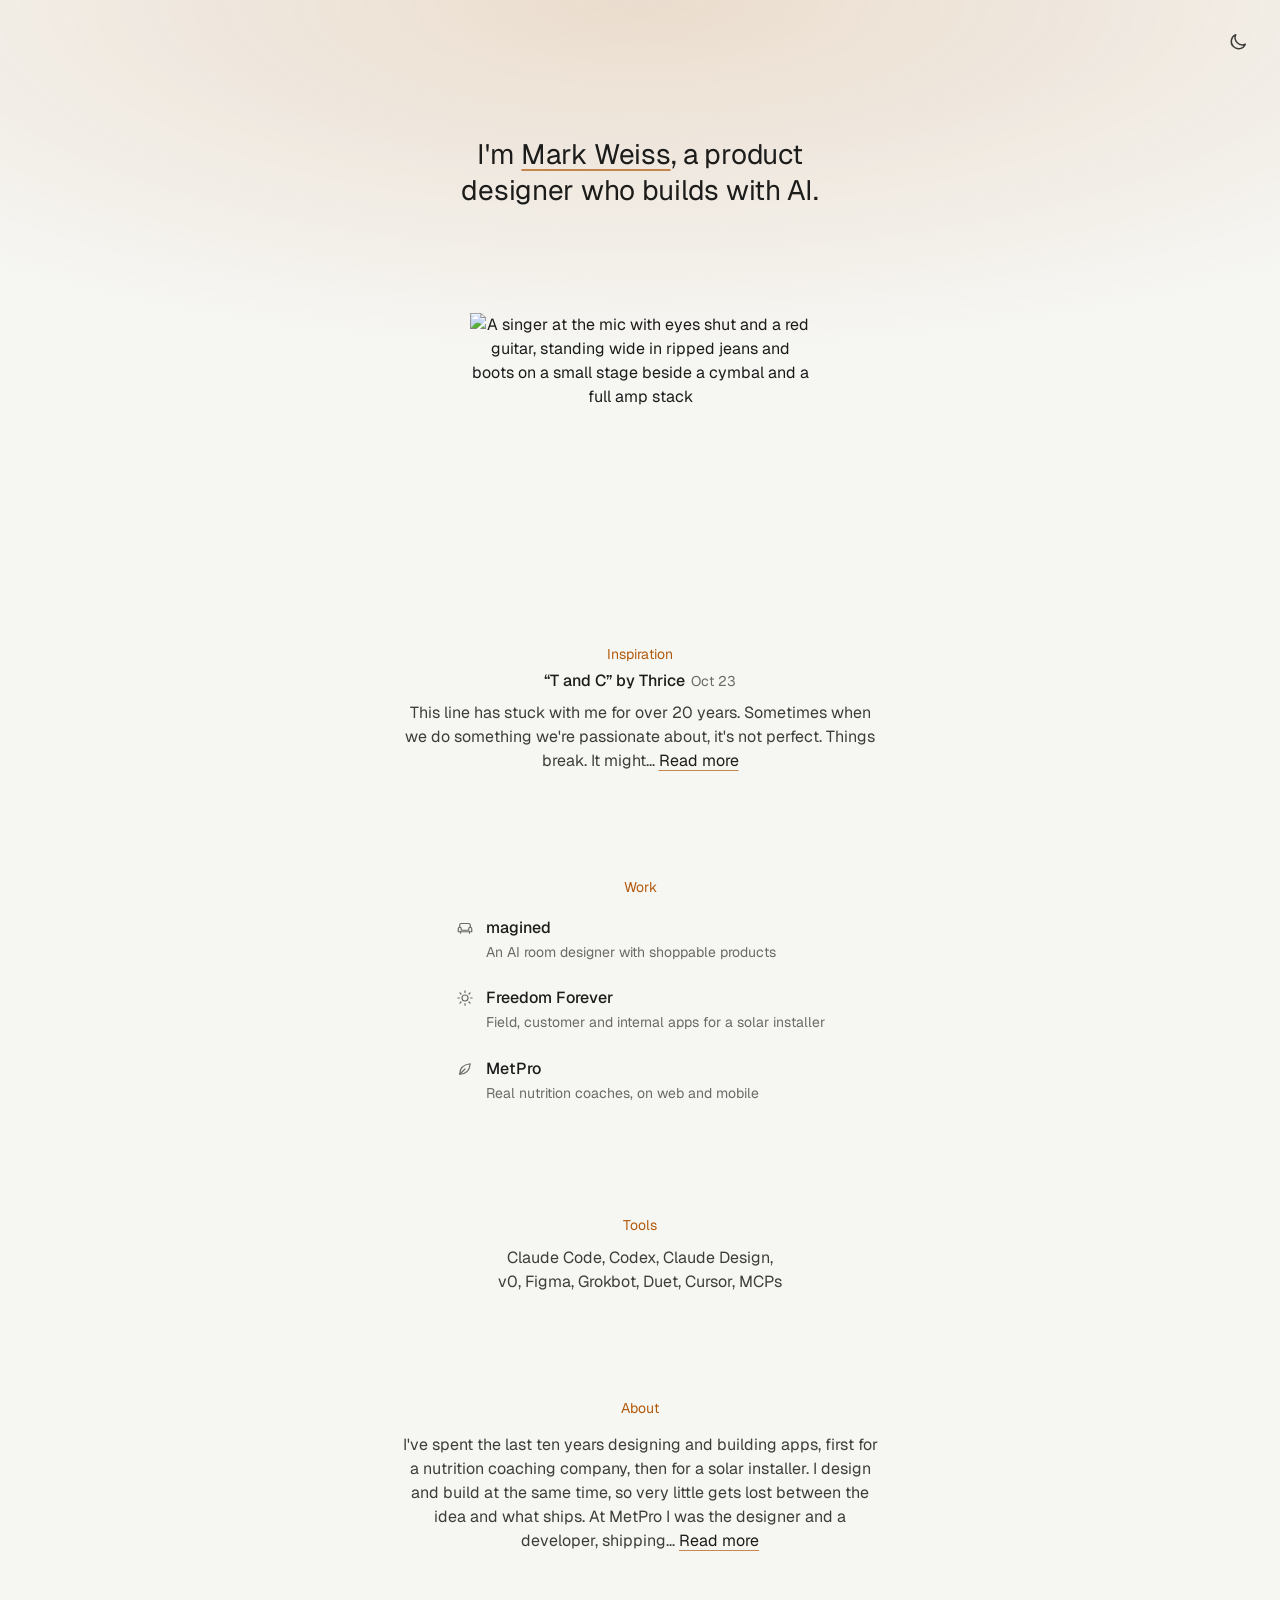
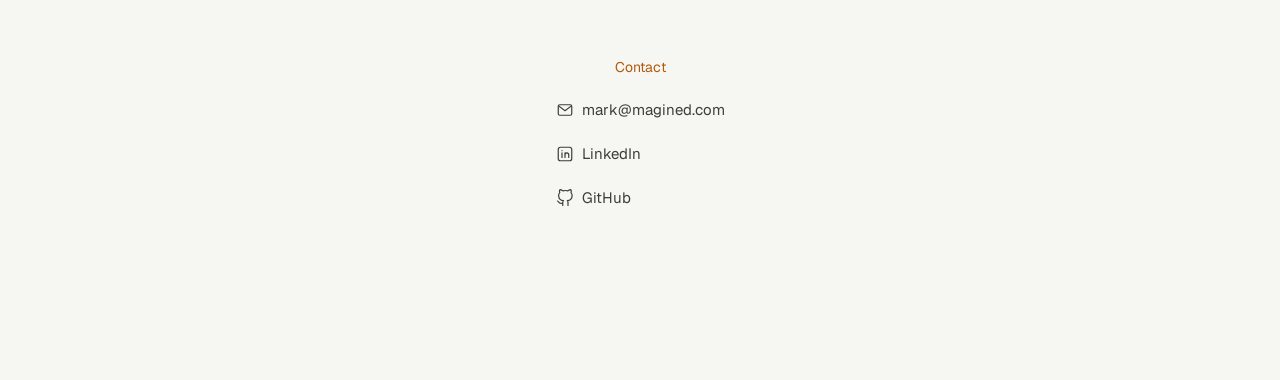
==== commit 92147cfb: "Homepage as a stack of sections, no bars on any page The homepage is one centered column: the intro," ====
--- a/index.html
+++ b/index.html
@@ -4,7 +4,7 @@
     <meta charset="utf-8" />
     <meta name="viewport" content="width=device-width, initial-scale=1" />
     <title>Mark Weiss</title>
-    <meta name="description" content="Mark Weiss, a product designer who builds with AI, in Chico, California. Work, and what's inspiring me lately." />
+    <meta name="description" content="Mark Weiss, a product designer who builds with AI. What's inspiring me, my work, the tools I use, and how to reach me." />
     <meta property="og:title" content="Mark Weiss" />
     <meta property="og:description" content="Product designer who builds with AI. Work, and what's inspiring me lately." />
     <meta property="og:type" content="website" />
@@ -19,43 +19,45 @@
     </script>
   </head>
 
-  <body>
-    <header class="dock">
-      <div class="dock-in">
-        <a class="dock-home" href="./" aria-current="page"><span class="dock-name">Mark Weiss</span></a>
-        <nav aria-label="Site and contact">
-          <a href="#work">Work</a>
-          <a href="inspiration.html">Inspiration</a>
-          <a href="about.html">About</a>
-          <!-- Résumé goes here once there's a PDF: <a href="resume.pdf">Résumé</a> -->
-          <a href="mailto:mark@magined.com">Email</a>
-        </nav>
-        <button type="button" class="theme" id="theme" aria-label="Switch light and dark mode"></button>
-      </div>
-    </header>
+  <body class="stack-page">
+    <button type="button" class="corner theme" id="theme" aria-label="Switch light and dark mode"></button>
 
-    <div class="wrap">
-      <main class="home">
-        <section class="lately-sec" aria-labelledby="lately-h">
-          <h2 id="lately-h">Lately</h2>
-          <figure class="latest" id="latest"></figure>
-        </section>
+    <main class="stack home">
+      <header class="hello">
+        <h1>I'm <a href="about.html">Mark Weiss</a>, a product designer who builds with AI.</h1>
+      </header>
 
-        <section class="intro" aria-labelledby="me">
-          <h1 class="sr" id="me">Mark Weiss</h1>
-          <p>I'm <a href="about.html">Mark Weiss</a>, a product designer who builds with AI, based in Chico, California.</p>
-        </section>
+      <!-- the newest post, filled in by site.js from posts.js -->
+      <section class="insp" id="latest" aria-labelledby="insp-h"></section>
 
-        <section class="work" id="work" aria-labelledby="work-h">
-          <h2 id="work-h">Work</h2>
-          <ul>
-            <li><a href="work/magined.html"><span class="name">magined</span> <span class="years">2026</span></a></li>
-            <li><a href="work/freedom-forever.html"><span class="name">Freedom Forever</span> <span class="years">2021–26</span></a></li>
-            <li><a href="work/metpro.html"><span class="name">MetPro</span> <span class="years">2016–21</span></a></li>
-          </ul>
-        </section>
-      </main>
-    </div>
+      <section class="work" id="work" aria-labelledby="work-h">
+        <h2 id="work-h">Work</h2>
+        <ul>
+          <li><a href="work/magined.html"><svg viewBox="0 0 24 24" width="18" height="18" fill="none" stroke="currentColor" stroke-width="1.6" stroke-linecap="round" stroke-linejoin="round" aria-hidden="true"><path d="M5 11V8a2 2 0 0 1 2-2h10a2 2 0 0 1 2 2v3"/><path d="M3 13a2 2 0 0 1 4 0v2h10v-2a2 2 0 0 1 4 0v4H3z"/><path d="M6 17v2M18 17v2"/></svg><span><span class="name">magined</span><span class="desc">An AI room designer with shoppable products</span></span></a></li>
+          <li><a href="work/freedom-forever.html"><svg viewBox="0 0 24 24" width="18" height="18" fill="none" stroke="currentColor" stroke-width="1.6" stroke-linecap="round" stroke-linejoin="round" aria-hidden="true"><circle cx="12" cy="12" r="4"/><path d="M12 2.5v2M12 19.5v2M2.5 12h2M19.5 12h2M5.3 5.3l1.4 1.4M17.3 17.3l1.4 1.4M5.3 18.7l1.4-1.4M17.3 6.7l1.4-1.4"/></svg><span><span class="name">Freedom Forever</span><span class="desc">Field, customer and internal apps for a solar installer</span></span></a></li>
+          <li><a href="work/metpro.html"><svg viewBox="0 0 24 24" width="18" height="18" fill="none" stroke="currentColor" stroke-width="1.6" stroke-linecap="round" stroke-linejoin="round" aria-hidden="true"><path d="M5 19c0-8 5-13 14-14-1 9-6 14-14 14z"/><path d="M5 19l7-7"/></svg><span><span class="name">MetPro</span><span class="desc">Real nutrition coaches, on web and mobile</span></span></a></li>
+        </ul>
+      </section>
+
+      <section class="tools" aria-labelledby="tools-h">
+        <h2 id="tools-h">Tools</h2>
+        <p>Claude Code, Codex, Claude Design, v0, Figma, Grokbot, Duet, Cursor, MCPs</p>
+      </section>
+
+      <section class="about-sec" id="about" aria-labelledby="about-h">
+        <h2 id="about-h">About</h2>
+        <p>I've spent the last ten years designing and building apps, first for a nutrition coaching company, then for a solar installer. I design and build at the same time, so very little gets lost between the idea and what ships. At MetPro I was the designer and a developer, shipping… <a href="about.html">Read more</a></p>
+      </section>
+
+      <section class="contact" id="contact" aria-labelledby="contact-h">
+        <h2 id="contact-h">Contact</h2>
+        <div>
+          <a href="mailto:mark@magined.com"><svg viewBox="0 0 24 24" width="18" height="18" fill="none" stroke="currentColor" stroke-width="1.6" stroke-linecap="round" stroke-linejoin="round" aria-hidden="true"><rect x="3" y="5" width="18" height="14" rx="2"/><path d="M3.5 6.5l8.5 6.5 8.5-6.5"/></svg><span>mark@magined.com</span></a>
+          <a href="https://www.linkedin.com/in/themarkweiss" rel="noopener"><svg viewBox="0 0 24 24" width="18" height="18" fill="none" stroke="currentColor" stroke-width="1.6" stroke-linecap="round" stroke-linejoin="round" aria-hidden="true"><rect x="3" y="3" width="18" height="18" rx="3"/><path d="M8 10.5v6M8 7.5v.01M12 16.5v-6M12 13.5c0-1.7 1.1-3 2.5-3s2.5 1 2.5 2.8v3.2"/></svg><span>LinkedIn</span></a>
+          <a href="https://github.com/theMark" rel="noopener"><svg viewBox="0 0 24 24" width="18" height="18" fill="none" stroke="currentColor" stroke-width="1.6" stroke-linecap="round" stroke-linejoin="round" aria-hidden="true"><path d="M9 19c-5 1.5-5-2.5-7-3m14 6v-3.87a3.37 3.37 0 0 0-.94-2.61c3.14-.35 6.44-1.54 6.44-7A5.44 5.44 0 0 0 20 4.77 5.07 5.07 0 0 0 19.91 1S18.73.65 16 2.48a13.38 13.38 0 0 0-7 0C6.27.65 5.09 1 5.09 1A5.07 5.07 0 0 0 5 4.77a5.44 5.44 0 0 0-1.5 3.78c0 5.42 3.3 6.61 6.44 7A3.37 3.37 0 0 0 9 18.13V22"/></svg><span>GitHub</span></a>
+        </div>
+      </section>
+    </main>
 
     <script src="posts.js"></script>
     <script src="site.js"></script>
--- a/site.css
+++ b/site.css
@@ -13,10 +13,6 @@
   /* how strong the accent wash is at the top of the window */
   --wash: 11%;
   --wash-img: radial-gradient(120% 60vh at 50% 0, color-mix(in srgb, var(--accent) var(--wash), transparent), transparent 65%);
-  /* the floating top bar */
-  --dock-bg: rgba(32, 33, 37, .72);
-  --dock-line: rgba(255, 255, 255, .09);
-  --dock-shadow: 0 10px 30px rgba(0, 0, 0, .35);
   --sans: "Geist", ui-sans-serif, system-ui, -apple-system, "Segoe UI", sans-serif;
   --mono: "Geist Mono", ui-monospace, "SFMono-Regular", Menlo, monospace;
   --text: 1em;
@@ -27,24 +23,23 @@
   :root:not([data-theme="dark"]) {
     --bg: #f6f6f3; --ink: #1c1c1b; --soft: #3d3d3a; --muted: #6a6a66; --rule: #d9d9d4;
     --now: #b25a0c; --accent: var(--accent-light, #b25a0c); --focus: #2a62c9; color-scheme: light;
-    --wash: 16%; --dock-bg: rgba(255, 255, 255, .72); --dock-line: rgba(0, 0, 0, .08); --dock-shadow: 0 8px 30px rgba(0, 0, 0, .08);
+    --wash: 16%;
   }
 }
 :root[data-theme="light"] {
   --bg: #f6f6f3; --ink: #1c1c1b; --soft: #3d3d3a; --muted: #6a6a66; --rule: #d9d9d4;
   --now: #b25a0c; --accent: var(--accent-light, #b25a0c); --focus: #2a62c9; color-scheme: light;
-  --wash: 16%; --dock-bg: rgba(255, 255, 255, .72); --dock-line: rgba(0, 0, 0, .08); --dock-shadow: 0 8px 30px rgba(0, 0, 0, .08);
+  --wash: 16%;
 }
 * { box-sizing: border-box; }
 [hidden] { display: none !important; }
-html { background: var(--bg); scroll-padding-top: 96px; }
+html { background: var(--bg); }
 body {
   margin: 0;
   background: var(--bg);
   color: var(--ink);
   font: var(--text)/1.5 var(--sans);
-  /* room at the top for the floating bar */
-  padding: calc(84px + env(safe-area-inset-top)) max(16px, env(safe-area-inset-right)) 80px max(16px, env(safe-area-inset-left));
+  padding: 0 max(16px, env(safe-area-inset-right)) 0 max(16px, env(safe-area-inset-left));
   -webkit-font-smoothing: antialiased;
   isolation: isolate;
 }
@@ -65,6 +60,7 @@
 .wrap { max-width: var(--col); margin: 0 auto; }
 main { display: flex; flex-direction: column; padding-top: 20px; }
 
+/* the light / dark switch (a sun or a moon) */
 .theme { width: 44px; height: 44px; display: inline-grid; place-items: center; color: var(--muted); }
 .theme svg { display: block; }
 .theme:hover { color: var(--ink); }
@@ -72,81 +68,80 @@
 /* art: one cut-out drawing (flat vector) on a transparent ground */
 .art img { width: 100%; height: auto; display: block; }
 
-/* home: everything centered, like pengzhe.ng */
-.home { gap: 40px; text-align: center; }
-.latest { margin: 0; max-width: 100%; display: flex; flex-direction: column; align-items: center; gap: 10px; }
-.latest .art-link { display: block; width: 400px; max-width: 100%; }
-.latest figcaption { font-size: .875em; }
-.latest figcaption a { color: var(--muted); text-decoration: none; }
-.latest figcaption a:hover { color: var(--ink); }
-/* "Lately" and "Work" share one small header in the accent */
+/* Homepage: one centered stack of sections (2026-11-09). Who I am first, then the newest
+   drawing with a short why, Work, Tools, About and Contact. No bars: the light / dark
+   switch sits in the top-right corner. */
+.home { gap: 96px; }
 .home h2 { font-size: .875rem; font-weight: 400; color: var(--accent); }
-.lately-sec { display: flex; flex-direction: column; align-items: center; gap: 12px; }
-.intro { align-self: center; margin-top: -8px; }
-.intro p { font-size: 1.5rem; line-height: 1.4; max-width: 30ch; }
-.tl-head h1 { font-size: inherit; font-weight: 500; }
-/* Work: ruled rows, name on the left, years on the right */
-.work { display: flex; flex-direction: column; gap: 10px; align-self: center; width: 480px; max-width: 100%; }
-.work ul { list-style: none; margin: 0; padding: 0; text-align: left; }
-.work li a {
-  display: flex; justify-content: space-between; align-items: baseline; gap: 16px;
-  padding: 12px 4px; border-top: 1px solid var(--rule); text-decoration: none;
-}
-.work li:last-child a { border-bottom: 1px solid var(--rule); }
-.work .name { font-weight: 500; text-underline-offset: 4px; }
+.hello { display: flex; justify-content: center; }
+.hello h1 { max-width: 24ch; font-size: 1.75rem; font-weight: 400; line-height: 1.3; letter-spacing: -.01em; text-wrap: balance; }
+.hello a { text-underline-offset: 5px; }
+.insp { display: flex; flex-direction: column; align-items: center; }
+.insp h2 { margin-top: 20px; }
+.insp .title { margin-top: 4px; font-weight: 500; }
+.insp .date { margin-left: 6px; font-weight: 400; font-size: .875rem; color: var(--muted); }
+.insp .why, .about-sec p { max-width: 30em; color: var(--soft); text-wrap: pretty; }
+.insp .why { margin-top: 8px; }
+.insp .why a, .about-sec a { color: var(--ink); white-space: nowrap; }
+.work, .tools, .contact { display: flex; flex-direction: column; align-items: center; gap: 10px; }
+.about-sec { display: flex; flex-direction: column; align-items: center; gap: 14px; }
+/* Work: a small line icon, the name, and one line about it under the name */
+.work ul { list-style: none; margin: 0; padding: 0; display: flex; flex-direction: column; gap: 8px; max-width: 100%; text-align: left; }
+.work li a { display: flex; align-items: flex-start; gap: 12px; padding: 8px 0; text-decoration: none; }
+.work li a > svg { flex: none; margin-top: 3px; color: var(--muted); }
+.work li a > span { display: flex; flex-direction: column; gap: 2px; }
+.work .name { font-weight: 500; }
+.work .desc { font-size: .875rem; line-height: 1.45; color: var(--muted); }
 .work li a:hover .name { text-decoration: underline; text-decoration-color: var(--accent); }
-.work .years { font: .8125rem/1.5 var(--mono); color: var(--muted); white-space: nowrap; }
-/* top bar on every page: the site navigation, a floating rounded bar centered at the
-   top of the window, sitting in the accent wash */
-.dock {
-  position: fixed; left: 50%; top: calc(16px + env(safe-area-inset-top)); z-index: 5;
-  transform: translateX(-50%); max-width: calc(100% - 24px);
-}
-/* behind the bar, the wash fades the page out as it scrolls under it */
-body::after {
-  content: ""; position: fixed; inset: 0 0 auto 0; height: calc(104px + env(safe-area-inset-top)); z-index: 4; pointer-events: none;
-  background: var(--wash-img) fixed, var(--bg);
-  -webkit-mask-image: linear-gradient(#000 60%, transparent); mask-image: linear-gradient(#000 60%, transparent);
-}
-.dock-in {
-  display: flex; align-items: center; gap: 22px; height: 52px; padding: 0 6px 0 22px; border-radius: 999px;
-  background: var(--dock-bg); border: 1px solid var(--dock-line); box-shadow: var(--dock-shadow);
-  -webkit-backdrop-filter: blur(16px); backdrop-filter: blur(16px); color: var(--soft);
-}
-.dock a { text-decoration: none; min-height: 44px; display: inline-flex; align-items: center; white-space: nowrap; }
-.dock a:hover { color: var(--ink); }
-.dock-home { color: var(--ink); font-weight: 500; }
-/* on phones the name shrinks to a dot in the accent (like the favicon) */
-.dock-home::before { content: ""; display: none; width: 10px; height: 10px; border-radius: 50%; background: var(--accent); }
-.dock nav { display: flex; align-items: center; gap: 22px; }
-.dock nav::after { content: ""; width: 1px; height: 20px; background: var(--dock-line); }
-.dock .theme { margin: 0; width: 40px; height: 40px; border-radius: 50%; color: var(--soft); }
-.dock .theme:hover { color: var(--ink); }
+.work li a:hover svg { color: var(--ink); }
+.tools p { max-width: 480px; color: var(--soft); text-wrap: balance; }
+/* Contact: icon and link, stacked */
+.contact div { display: flex; flex-direction: column; align-items: flex-start; font-size: .9375rem; }
+.contact a { display: inline-flex; align-items: center; gap: 8px; min-height: 44px; color: var(--soft); text-decoration: none; }
+.contact a:hover { color: var(--ink); }
+.contact a:hover span { text-decoration: underline; text-decoration-color: var(--accent); }
 
-/* Inspiration page: a wider column, every entry expanded the same way */
-.wide { --col: 760px; }
-.timeline { gap: 40px; }
-.tl-head { display: flex; flex-direction: column; gap: 8px; }
-.tl-head p { font-size: 1.25em; line-height: 1.4; }
-.entries { display: flex; flex-direction: column; gap: 32px; }
-.month { font-size: inherit; font-weight: 400; color: var(--muted); border-bottom: 1px solid var(--rule); padding-bottom: 6px; }
-.entry { display: flex; gap: 40px; align-items: flex-start; }
-.entry .art { flex: none; width: 240px; height: 200px; display: flex; align-items: flex-end; justify-content: center; }
-.entry .art img { width: auto; max-width: 100%; max-height: 100%; }
-.entry .text { display: flex; flex-direction: column; gap: 6px; min-width: 0; }
-.entry h3 { font-size: inherit; font-weight: 500; }
-.entry .line { font-size: 1.25em; line-height: 1.4; margin-top: 4px; }
-.entry .why { color: var(--soft); }
-.now { color: var(--now); margin-left: 6px; white-space: nowrap; }
-/* phones: the drawing stacks above the text */
+/* Inspiration page: every post stacked, centered, each shaped like the homepage's
+   Inspiration block (drawing, title with a small date, why). No bars: a home link
+   and the light / dark switch sit in the top corners. */
+.stack-page { padding-bottom: 0; }
+.corner { position: absolute; top: 20px; z-index: 2; min-height: 44px; }
+.home-link { left: 28px; display: inline-flex; align-items: center; color: var(--soft); text-decoration: none; }
+.home-link:hover { color: var(--ink); }
+.stack-page .theme { right: 20px; margin: 0; color: var(--soft); }
+.stack-page .theme:hover { color: var(--ink); }
+.stack { max-width: 608px; margin: 0 auto; padding: 136px 8px 160px; gap: 104px; text-align: center; }
+.stack-head { display: flex; flex-direction: column; align-items: center; gap: 12px; }
+.stack-head h1 { font-size: .875rem; font-weight: 400; color: var(--accent); }
+.stack-head p { max-width: 24ch; font-size: 1.75rem; line-height: 1.3; letter-spacing: -.01em; text-wrap: balance; }
+.entries { display: flex; flex-direction: column; align-items: center; gap: 120px; }
+.entry { display: flex; flex-direction: column; align-items: center; width: 100%; scroll-margin-top: 32px; }
+.entry .art, .insp .art { position: relative; display: block; width: 100%; max-width: 340px; aspect-ratio: 520 / 476; }
+.entry .art img, .insp .art img { position: absolute; inset: 0; width: 100%; height: 100%; object-fit: contain; object-position: 50% 100%; }
+.entry h2 { margin-top: 20px; font-size: inherit; font-weight: 500; }
+.entry .date { margin-left: 6px; font-weight: 400; font-size: .875rem; color: var(--muted); }
+.entry .why { margin-top: 8px; max-width: 30em; color: var(--soft); text-wrap: pretty; }
 @media (max-width: 640px) {
-  .entry { flex-direction: column; gap: 16px; }
+  .stack { padding: 96px 8px; gap: 72px; }
+  .stack-head p { font-size: 1.375rem; }
+  .entries { gap: 80px; }
+  .entry .art, .insp .art { max-width: 300px; }
+  .corner { top: 12px; }
+  .home-link { left: 20px; }
+  .stack-page .theme { right: 12px; }
+  .home { gap: 72px; }
+  .hello h1 { font-size: 1.375rem; }
+  .page-main { padding-top: 88px; }
 }
 
+/* About and work pages: the same corners, the usual column below them */
+.page-main { padding-top: 112px; padding-bottom: 112px; }
+
 /* about */
-.about { gap: 24px; }
-.about h1 { font-size: inherit; font-weight: 500; }
-.about p { color: var(--soft); }
+.about { gap: 18px; }
+.about h1 { font-size: .875rem; font-weight: 400; color: var(--accent); }
+.about p { color: var(--soft); text-wrap: pretty; }
+.about .lead { font-size: 1.125rem; color: var(--ink); }
 
 /* case studies: same column, left-aligned reading */
 .case { gap: 32px; }
@@ -164,32 +159,12 @@
 .case-nav a { text-decoration: none; min-height: 44px; display: inline-flex; align-items: center; }
 .case-nav a:hover { color: var(--ink); }
 
-@media (max-width: 480px) {
-  .intro p { font-size: 1.25rem; }
-  /* behind the bar, the wash fades the page out as it scrolls under it */
-body::after {
-  content: ""; position: fixed; inset: 0 0 auto 0; height: calc(104px + env(safe-area-inset-top)); z-index: 4; pointer-events: none;
-  background: var(--wash-img) fixed, var(--bg);
-  -webkit-mask-image: linear-gradient(#000 60%, transparent); mask-image: linear-gradient(#000 60%, transparent);
-}
-.dock-in { gap: 12px; padding: 0 4px 0 12px; }
-  .dock nav { gap: 12px; }
-  .dock a { font-size: .9375rem; }
-  .dock-home { min-width: 28px; justify-content: center; }
-  .dock-home::before { display: block; }
-  .dock-name { position: absolute; width: 1px; height: 1px; overflow: hidden; clip-path: inset(50%); white-space: nowrap; }
-}
-@media (max-width: 360px) {
-  .dock-in, .dock nav { gap: 9px; }
-  .dock a { font-size: .875rem; }
-  .dock nav::after { display: none; }
-}
-
 /* page transitions (Chrome, Edge, Safari 18.2+; others just load the page).
    The text fades out and in; the newest drawing moves between its spot on the
-   homepage and on the Inspiration page; the top bar stays put. */
+   homepage and on the Inspiration page; the corner links stay put. */
 @view-transition { navigation: auto; }
-.dock { view-transition-name: dock; }
+.corner.theme { view-transition-name: theme; }
+.home-link { view-transition-name: home; }
 ::view-transition-old(root) { animation: vt-out 150ms ease-in both; }
 ::view-transition-new(root) { animation: vt-in 250ms ease-out 120ms both; }
 ::view-transition-group(art) { animation-duration: 420ms; animation-timing-function: cubic-bezier(.3, .7, .2, 1); }
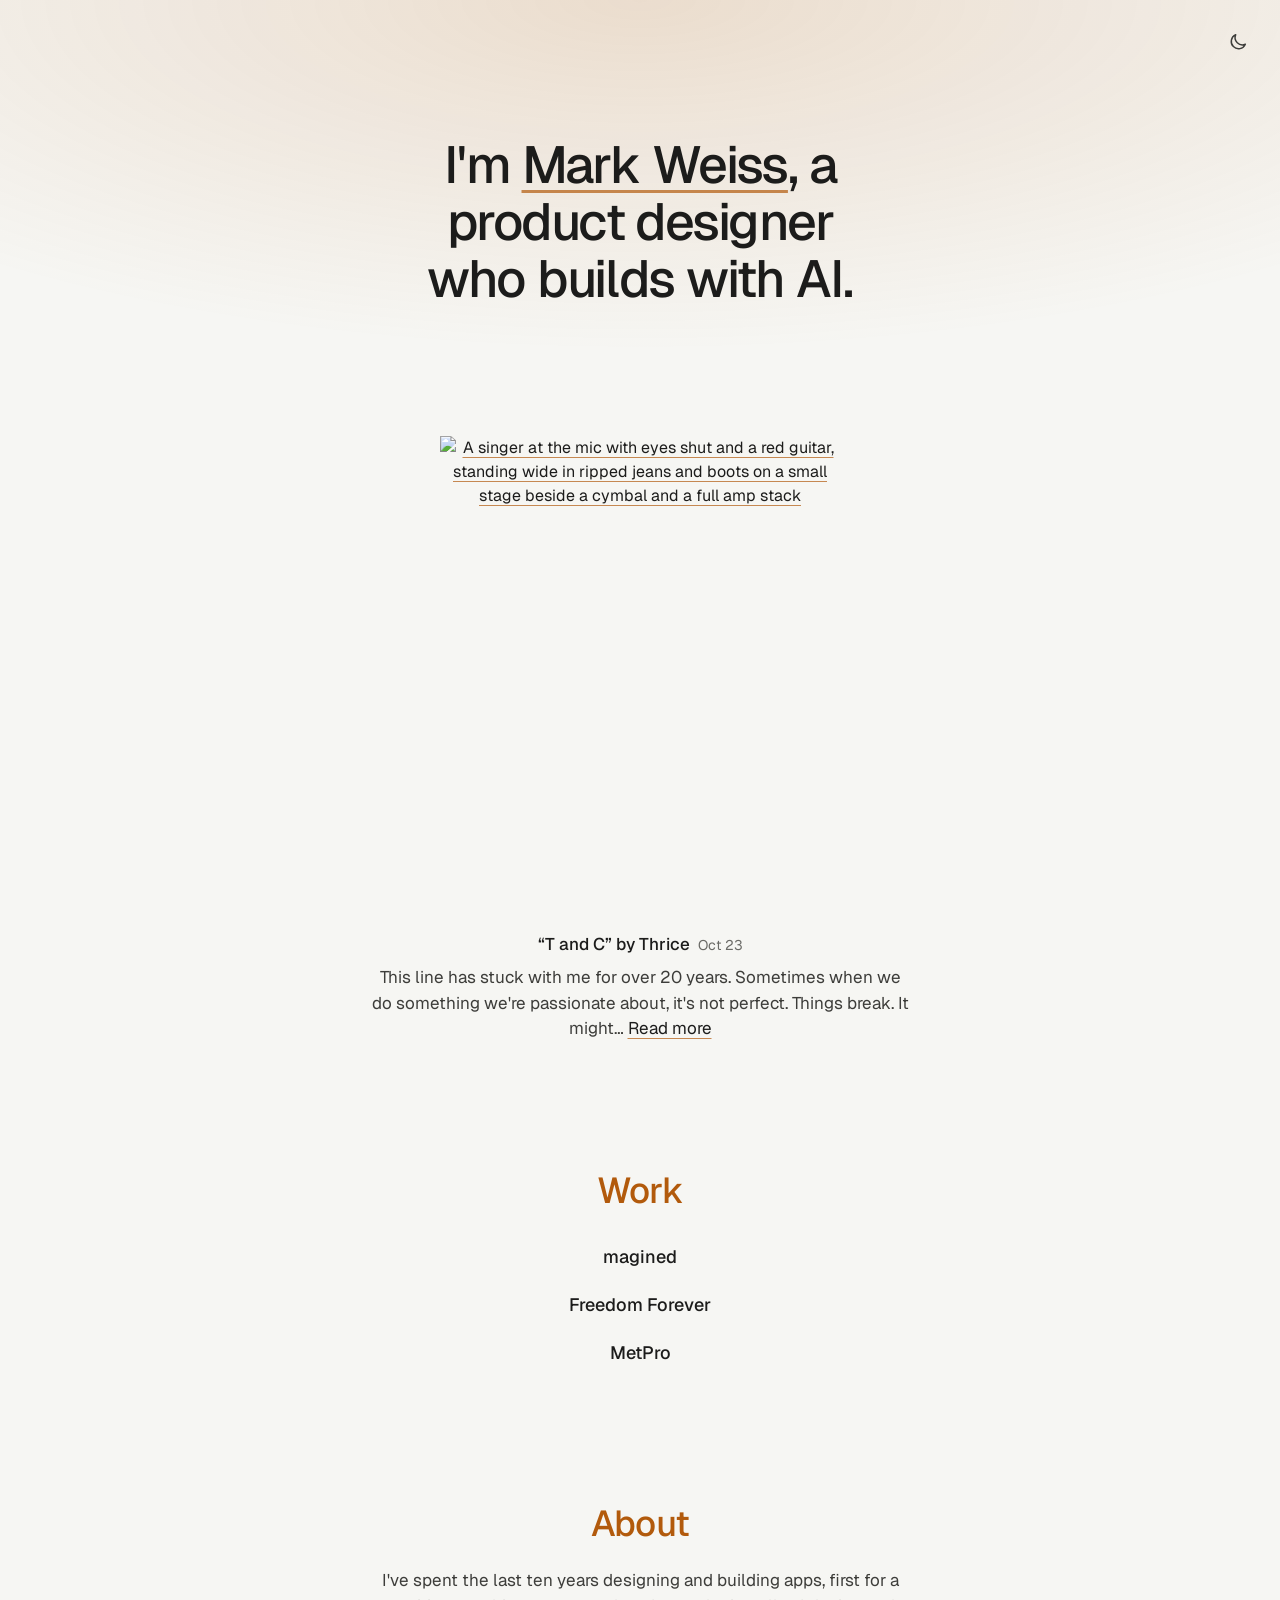
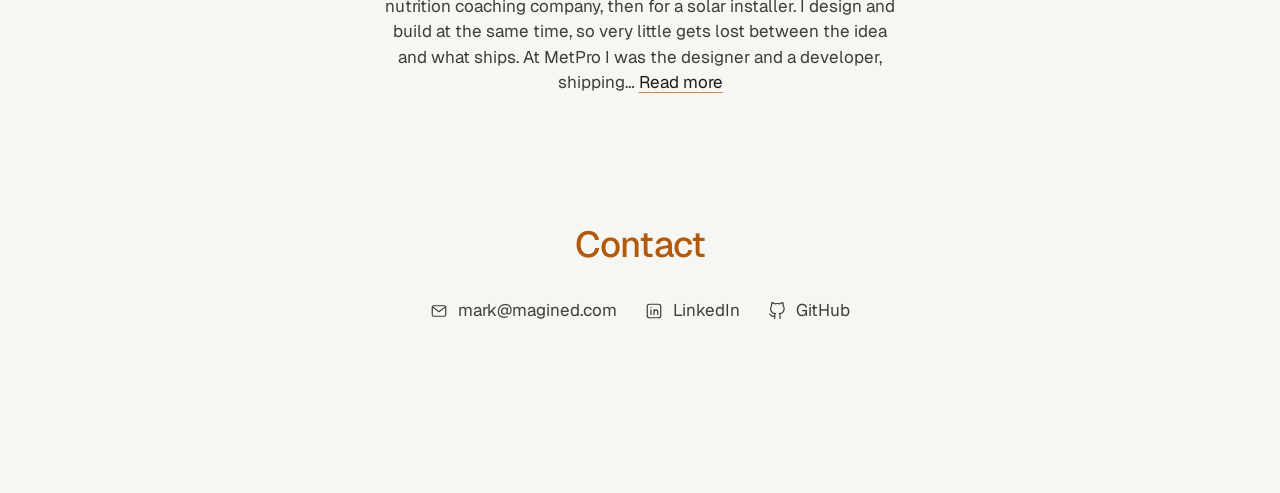
==== commit 5d4555fe: "Homepage take C: all centered, big headers, no Tools Mark picked take C from the "Homepage, more lik" ====
--- a/index.html
+++ b/index.html
@@ -4,7 +4,7 @@
     <meta charset="utf-8" />
     <meta name="viewport" content="width=device-width, initial-scale=1" />
     <title>Mark Weiss</title>
-    <meta name="description" content="Mark Weiss, a product designer who builds with AI. What's inspiring me, my work, the tools I use, and how to reach me." />
+    <meta name="description" content="Mark Weiss, a product designer who builds with AI. What's inspiring me, my work, and how to reach me." />
     <meta property="og:title" content="Mark Weiss" />
     <meta property="og:description" content="Product designer who builds with AI. Work, and what's inspiring me lately." />
     <meta property="og:type" content="website" />
@@ -28,20 +28,15 @@
       </header>
 
       <!-- the newest post, filled in by site.js from posts.js -->
-      <section class="insp" id="latest" aria-labelledby="insp-h"></section>
+      <section class="insp" id="latest" aria-label="Inspiration"></section>
 
       <section class="work" id="work" aria-labelledby="work-h">
         <h2 id="work-h">Work</h2>
         <ul>
-          <li><a href="work/magined.html"><svg viewBox="0 0 24 24" width="18" height="18" fill="none" stroke="currentColor" stroke-width="1.6" stroke-linecap="round" stroke-linejoin="round" aria-hidden="true"><path d="M5 11V8a2 2 0 0 1 2-2h10a2 2 0 0 1 2 2v3"/><path d="M3 13a2 2 0 0 1 4 0v2h10v-2a2 2 0 0 1 4 0v4H3z"/><path d="M6 17v2M18 17v2"/></svg><span><span class="name">magined</span><span class="desc">An AI room designer with shoppable products</span></span></a></li>
-          <li><a href="work/freedom-forever.html"><svg viewBox="0 0 24 24" width="18" height="18" fill="none" stroke="currentColor" stroke-width="1.6" stroke-linecap="round" stroke-linejoin="round" aria-hidden="true"><circle cx="12" cy="12" r="4"/><path d="M12 2.5v2M12 19.5v2M2.5 12h2M19.5 12h2M5.3 5.3l1.4 1.4M17.3 17.3l1.4 1.4M5.3 18.7l1.4-1.4M17.3 6.7l1.4-1.4"/></svg><span><span class="name">Freedom Forever</span><span class="desc">Field, customer and internal apps for a solar installer</span></span></a></li>
-          <li><a href="work/metpro.html"><svg viewBox="0 0 24 24" width="18" height="18" fill="none" stroke="currentColor" stroke-width="1.6" stroke-linecap="round" stroke-linejoin="round" aria-hidden="true"><path d="M5 19c0-8 5-13 14-14-1 9-6 14-14 14z"/><path d="M5 19l7-7"/></svg><span><span class="name">MetPro</span><span class="desc">Real nutrition coaches, on web and mobile</span></span></a></li>
+          <li><a href="work/magined.html">magined</a></li>
+          <li><a href="work/freedom-forever.html">Freedom Forever</a></li>
+          <li><a href="work/metpro.html">MetPro</a></li>
         </ul>
-      </section>
-
-      <section class="tools" aria-labelledby="tools-h">
-        <h2 id="tools-h">Tools</h2>
-        <p>Claude Code, Codex, Claude Design, v0, Figma, Grokbot, Duet, Cursor, MCPs</p>
       </section>
 
       <section class="about-sec" id="about" aria-labelledby="about-h">
--- a/site.css
+++ b/site.css
@@ -71,33 +71,26 @@
 /* Homepage: one centered stack of sections (2026-11-09). Who I am first, then the newest
    drawing with a short why, Work, Tools, About and Contact. No bars: the light / dark
    switch sits in the top-right corner. */
-.home { gap: 96px; }
-.home h2 { font-size: .875rem; font-weight: 400; color: var(--accent); }
+.stack.home { max-width: 720px; gap: 128px; }
+.home h2 { font-size: 2.25rem; font-weight: 500; line-height: 1.15; letter-spacing: -.02em; color: var(--accent); text-wrap: balance; }
 .hello { display: flex; justify-content: center; }
-.hello h1 { max-width: 24ch; font-size: 1.75rem; font-weight: 400; line-height: 1.3; letter-spacing: -.01em; text-wrap: balance; }
-.hello a { text-underline-offset: 5px; }
+.hello h1 { max-width: 15ch; font-size: 3.25rem; font-weight: 500; line-height: 1.1; letter-spacing: -.03em; text-wrap: balance; }
+.hello a { text-decoration-thickness: 3px; text-underline-offset: .14em; }
+/* Inspiration: no header, just the drawing, the title with a small date, and the why */
 .insp { display: flex; flex-direction: column; align-items: center; }
-.insp h2 { margin-top: 20px; }
-.insp .title { margin-top: 4px; font-weight: 500; }
-.insp .date { margin-left: 6px; font-weight: 400; font-size: .875rem; color: var(--muted); }
-.insp .why, .about-sec p { max-width: 30em; color: var(--soft); text-wrap: pretty; }
+.insp .title { margin-top: 20px; font-size: 1.0625rem; font-weight: 500; }
+.insp .date { margin-left: 8px; font-weight: 400; font-size: .875rem; color: var(--muted); }
+.insp .why, .about-sec p { max-width: 32em; font-size: 1.0625rem; color: var(--soft); text-wrap: pretty; }
 .insp .why { margin-top: 8px; }
 .insp .why a, .about-sec a { color: var(--ink); white-space: nowrap; }
-.work, .tools, .contact { display: flex; flex-direction: column; align-items: center; gap: 10px; }
-.about-sec { display: flex; flex-direction: column; align-items: center; gap: 14px; }
-/* Work: a small line icon, the name, and one line about it under the name */
-.work ul { list-style: none; margin: 0; padding: 0; display: flex; flex-direction: column; gap: 8px; max-width: 100%; text-align: left; }
-.work li a { display: flex; align-items: flex-start; gap: 12px; padding: 8px 0; text-decoration: none; }
-.work li a > svg { flex: none; margin-top: 3px; color: var(--muted); }
-.work li a > span { display: flex; flex-direction: column; gap: 2px; }
-.work .name { font-weight: 500; }
-.work .desc { font-size: .875rem; line-height: 1.45; color: var(--muted); }
-.work li a:hover .name { text-decoration: underline; text-decoration-color: var(--accent); }
-.work li a:hover svg { color: var(--ink); }
-.tools p { max-width: 480px; color: var(--soft); text-wrap: balance; }
-/* Contact: icon and link, stacked */
-.contact div { display: flex; flex-direction: column; align-items: flex-start; font-size: .9375rem; }
-.contact a { display: inline-flex; align-items: center; gap: 8px; min-height: 44px; color: var(--soft); text-decoration: none; }
+.work, .about-sec, .contact { display: flex; flex-direction: column; align-items: center; gap: 24px; }
+/* Work: just the names, centered */
+.work ul { list-style: none; margin: 0; padding: 0; display: flex; flex-direction: column; align-items: center; gap: 4px; }
+.work li a { display: inline-flex; align-items: center; min-height: 44px; font-size: 1.125rem; font-weight: 500; text-decoration: none; }
+.work li a:hover { text-decoration: underline; text-decoration-color: var(--accent); }
+/* Contact: icon and link, in one centered row (stacked on phones) */
+.contact div { display: flex; flex-wrap: wrap; justify-content: center; column-gap: 28px; font-size: 1.0625rem; }
+.contact a { display: inline-flex; align-items: center; gap: 10px; min-height: 44px; color: var(--soft); text-decoration: none; }
 .contact a:hover { color: var(--ink); }
 .contact a:hover span { text-decoration: underline; text-decoration-color: var(--accent); }
 
@@ -116,8 +109,8 @@
 .stack-head p { max-width: 24ch; font-size: 1.75rem; line-height: 1.3; letter-spacing: -.01em; text-wrap: balance; }
 .entries { display: flex; flex-direction: column; align-items: center; gap: 120px; }
 .entry { display: flex; flex-direction: column; align-items: center; width: 100%; scroll-margin-top: 32px; }
-.entry .art, .insp .art { position: relative; display: block; width: 100%; max-width: 340px; aspect-ratio: 520 / 476; }
-.entry .art img, .insp .art img { position: absolute; inset: 0; width: 100%; height: 100%; object-fit: contain; object-position: 50% 100%; }
+.entry .art, .insp .art { display: block; width: 100%; max-width: 400px; }
+.entry .art img, .insp .art img { width: 100%; height: auto; }
 .entry h2 { margin-top: 20px; font-size: inherit; font-weight: 500; }
 .entry .date { margin-left: 6px; font-weight: 400; font-size: .875rem; color: var(--muted); }
 .entry .why { margin-top: 8px; max-width: 30em; color: var(--soft); text-wrap: pretty; }
@@ -129,8 +122,12 @@
   .corner { top: 12px; }
   .home-link { left: 20px; }
   .stack-page .theme { right: 12px; }
-  .home { gap: 72px; }
-  .hello h1 { font-size: 1.375rem; }
+  .stack.home { gap: 88px; }
+  .home h2 { font-size: 1.75rem; }
+  .hello h1 { font-size: 2.25rem; }
+  .hello a { text-decoration-thickness: 2px; }
+  .insp .why, .about-sec p, .contact div { font-size: 1rem; }
+  .contact div { flex-direction: column; align-items: center; }
   .page-main { padding-top: 88px; }
 }
 
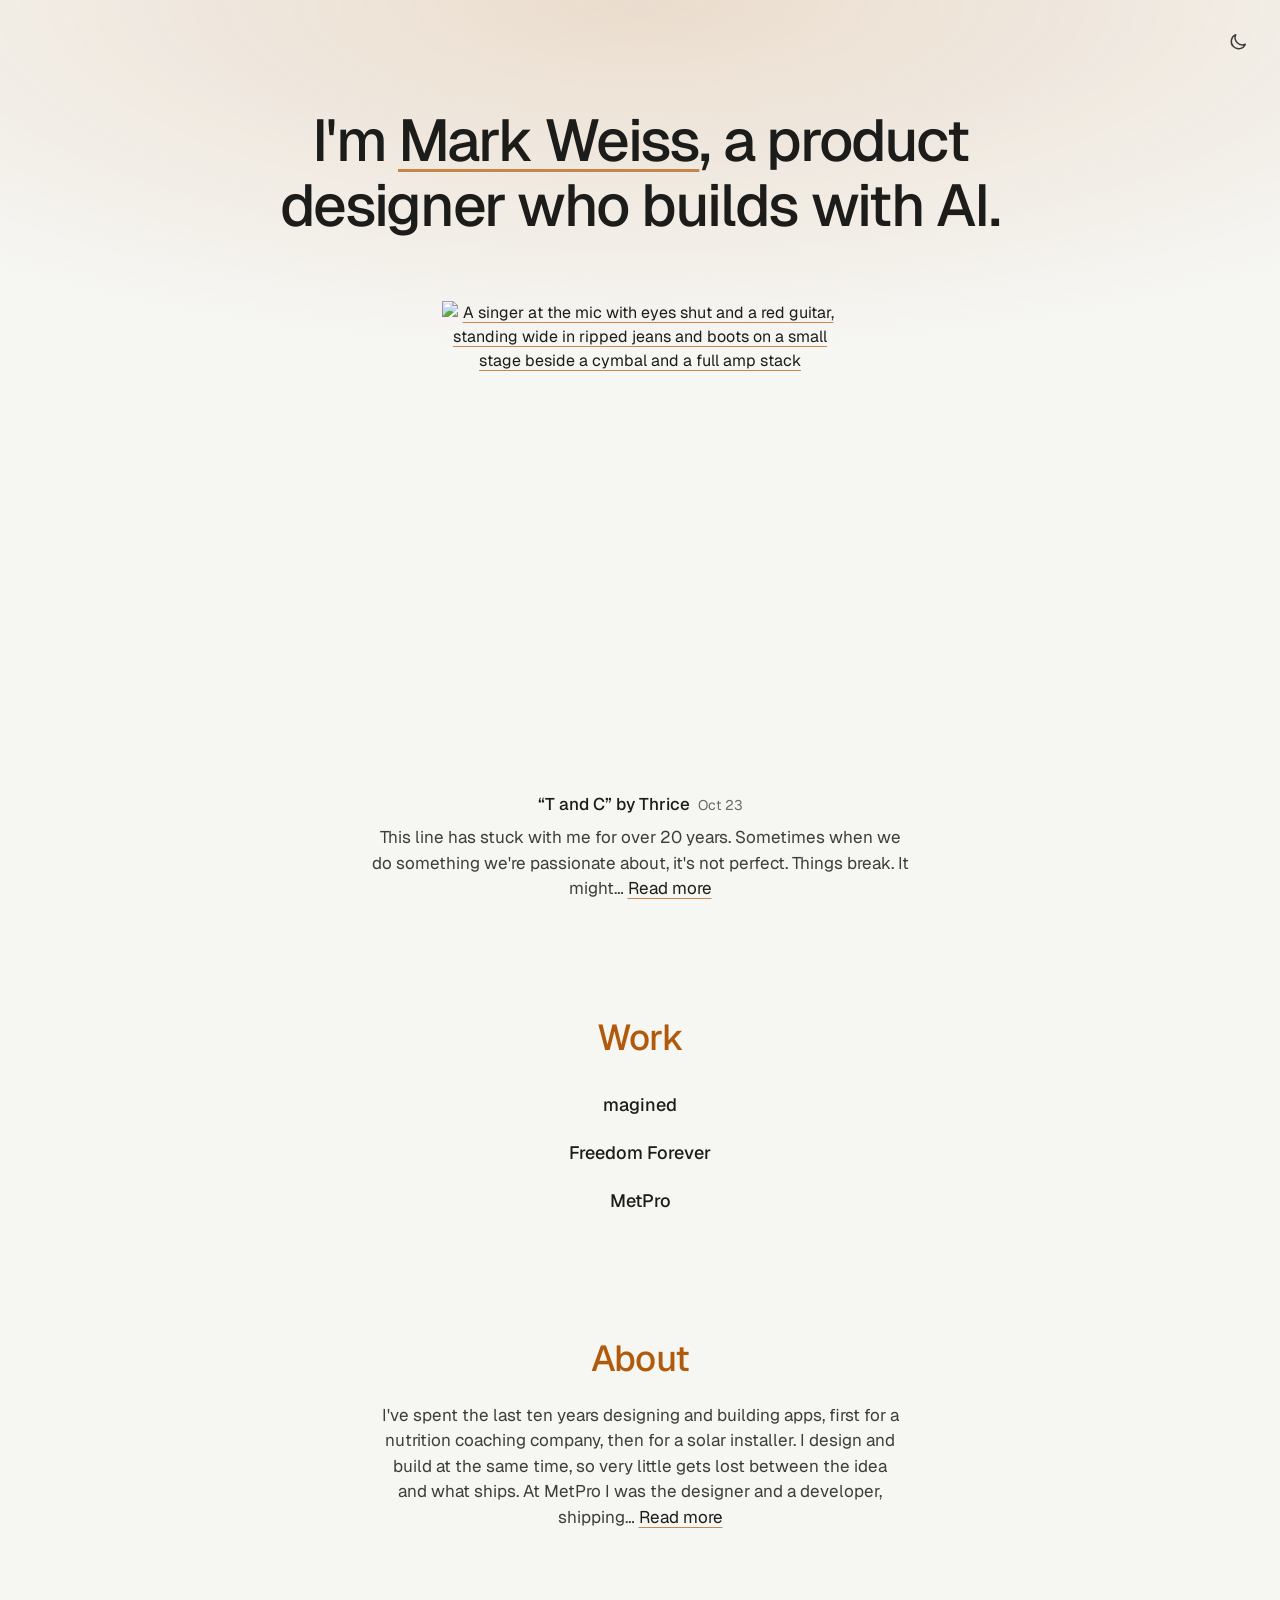
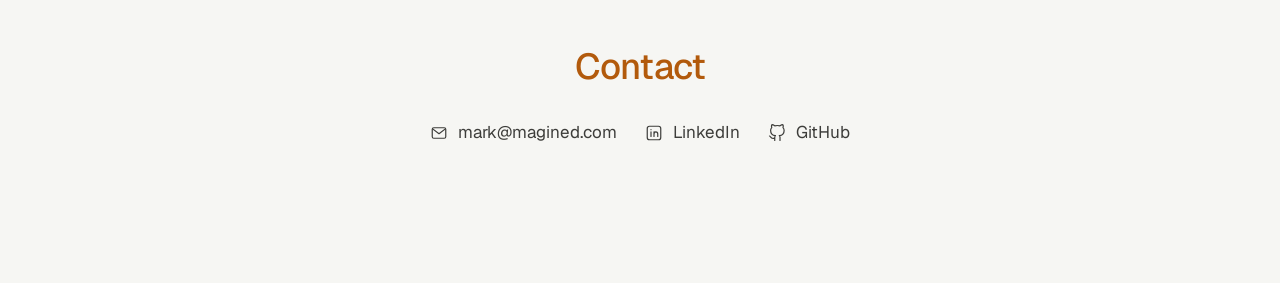
==== commit 4de51bbd: "Homepage intro and spacing scale with the window The intro sizes with the window (two lines from tab" ====
--- a/index.html
+++ b/index.html
@@ -24,7 +24,7 @@
 
     <main class="stack home">
       <header class="hello">
-        <h1>I'm <a href="about.html">Mark Weiss</a>, a product designer who builds with AI.</h1>
+        <h1>I'm <a href="about.html">Mark Weiss</a>, a&nbsp;product designer who builds with&nbsp;AI.</h1>
       </header>
 
       <!-- the newest post, filled in by site.js from posts.js -->
--- a/site.css
+++ b/site.css
@@ -71,10 +71,16 @@
 /* Homepage: one centered stack of sections (2026-11-09). Who I am first, then the newest
    drawing with a short why, Work, Tools, About and Contact. No bars: the light / dark
    switch sits in the top-right corner. */
-.stack.home { max-width: 720px; gap: 128px; }
+/* Spacing scales with the window (2026-11-16): less air above the intro and between the intro
+   and the drawing on short laptop screens, so the drawing and its title fit above the fold. */
+.stack.home { max-width: 720px; gap: clamp(88px, 9vw, 128px); padding: clamp(80px, 12vh, 136px) 8px 128px; }
+.stack.home > .insp { margin-top: calc(clamp(48px, 7vh, 80px) - clamp(88px, 9vw, 128px)); }
 .home h2 { font-size: 2.25rem; font-weight: 500; line-height: 1.15; letter-spacing: -.02em; color: var(--accent); text-wrap: balance; }
 .hello { display: flex; justify-content: center; }
-.hello h1 { max-width: 15ch; font-size: 3.25rem; font-weight: 500; line-height: 1.1; letter-spacing: -.03em; text-wrap: balance; }
+/* The intro scales with the window: about 34px on phones, 47px on tablets, 59px on a laptop,
+   up to 76px on big screens. Its box is 17em wide (so it grows with the type) and may run wider
+   than the 720px column, but never past the window's gutters. Two lines from laptops up. */
+.hello h1 { width: min(17em, calc(100vw - 48px)); flex-shrink: 0; font-size: clamp(2.125rem, 1.6rem + 2.6vw, 4.75rem); font-weight: 500; line-height: 1.1; letter-spacing: -.03em; text-wrap: balance; }
 .hello a { text-decoration-thickness: 3px; text-underline-offset: .14em; }
 /* Inspiration: no header, just the drawing, the title with a small date, and the why */
 .insp { display: flex; flex-direction: column; align-items: center; }
@@ -110,6 +116,9 @@
 .entries { display: flex; flex-direction: column; align-items: center; gap: 120px; }
 .entry { display: flex; flex-direction: column; align-items: center; width: 100%; scroll-margin-top: 32px; }
 .entry .art, .insp .art { display: block; width: 100%; max-width: 400px; }
+/* on short windows the homepage drawing shrinks a little (never under 300px) so the whole amp
+   and the title line sit above the fold */
+.insp .art { max-width: clamp(300px, 44svh, 400px); }
 .entry .art img, .insp .art img { width: 100%; height: auto; }
 .entry h2 { margin-top: 20px; font-size: inherit; font-weight: 500; }
 .entry .date { margin-left: 6px; font-weight: 400; font-size: .875rem; color: var(--muted); }
@@ -122,9 +131,10 @@
   .corner { top: 12px; }
   .home-link { left: 20px; }
   .stack-page .theme { right: 12px; }
-  .stack.home { gap: 88px; }
+  .stack.home { padding: 88px 0 96px; }
+  .stack.home > .insp { margin-top: -40px; }
   .home h2 { font-size: 1.75rem; }
-  .hello h1 { font-size: 2.25rem; }
+  .hello h1 { width: 100%; }
   .hello a { text-decoration-thickness: 2px; }
   .insp .why, .about-sec p, .contact div { font-size: 1rem; }
   .contact div { flex-direction: column; align-items: center; }
